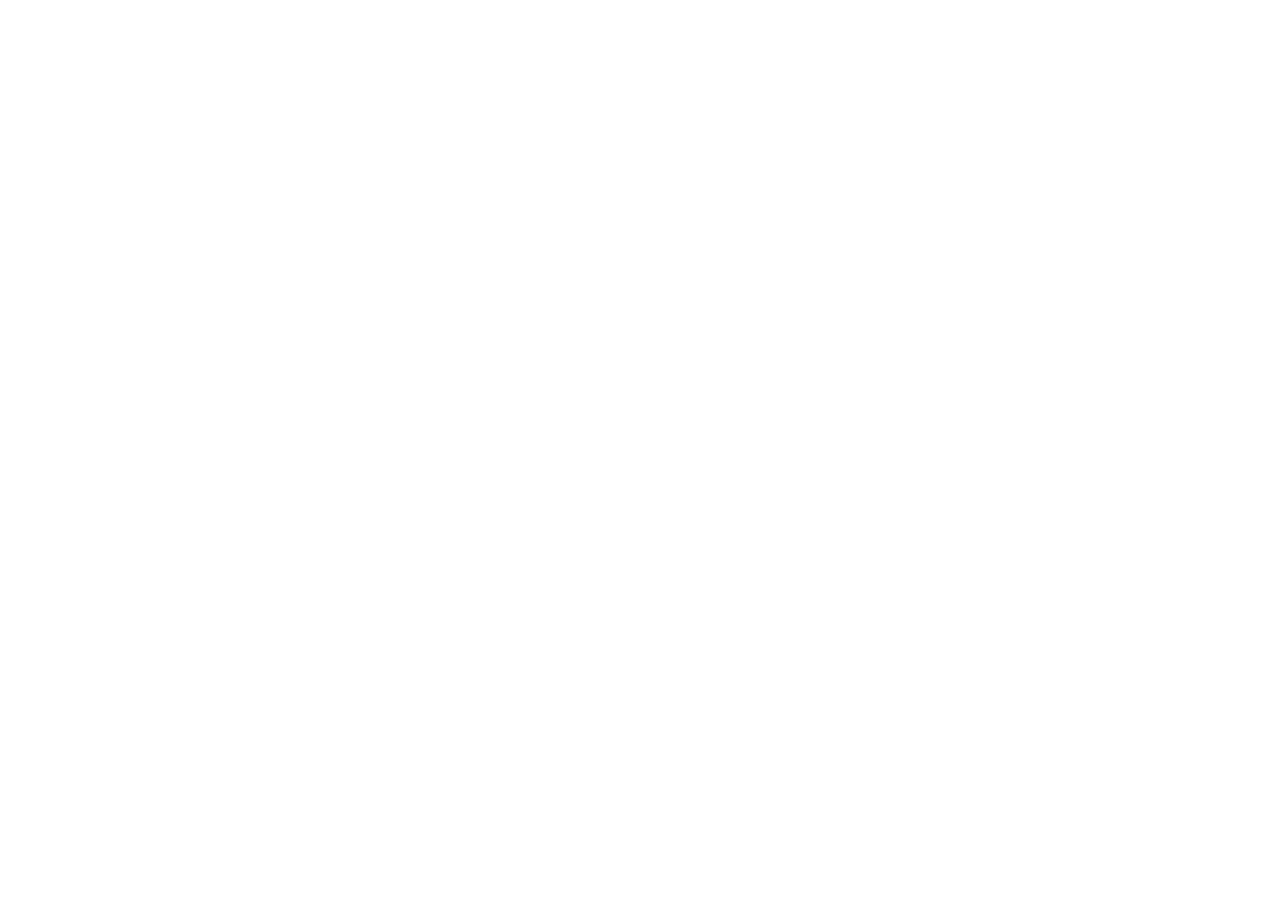
==== index.html @ e59c8cee "feat: iniciar estrutura mobile-first do painel Pérola Leite" ====
<!doctype html>
<html lang="pt-BR">
<head>
  <meta charset="UTF-8" />
  <meta name="viewport" content="width=device-width, initial-scale=1.0, viewport-fit=cover" />
  <meta name="theme-color" content="#faf7f4" />
  <meta name="description" content="Pérola Leite Studio: agenda e gestão financeira. Protótipo local para testes." />
  <title>Pérola Leite Studio | Gestão</title>
  <link rel="preconnect" href="https://fonts.googleapis.com" />
  <link rel="preconnect" href="https://fonts.gstatic.com" crossorigin />
  <link href="https://fonts.googleapis.com/css2?family=DM+Sans:wght@400;500;600;700&family=Manrope:wght@400;500;600;700;800&family=Playfair+Display:wght@400;500;600&family=Great+Vibes&display=swap" rel="stylesheet" />
  <link rel="stylesheet" href="./styles.css" />
</head>
<body>
  <div id="app"></div>
  <div id="modal-root"></div>
  <div id="toast-root" aria-live="polite"></div>
  <script src="./app.js" defer></script>
</body>
</html>
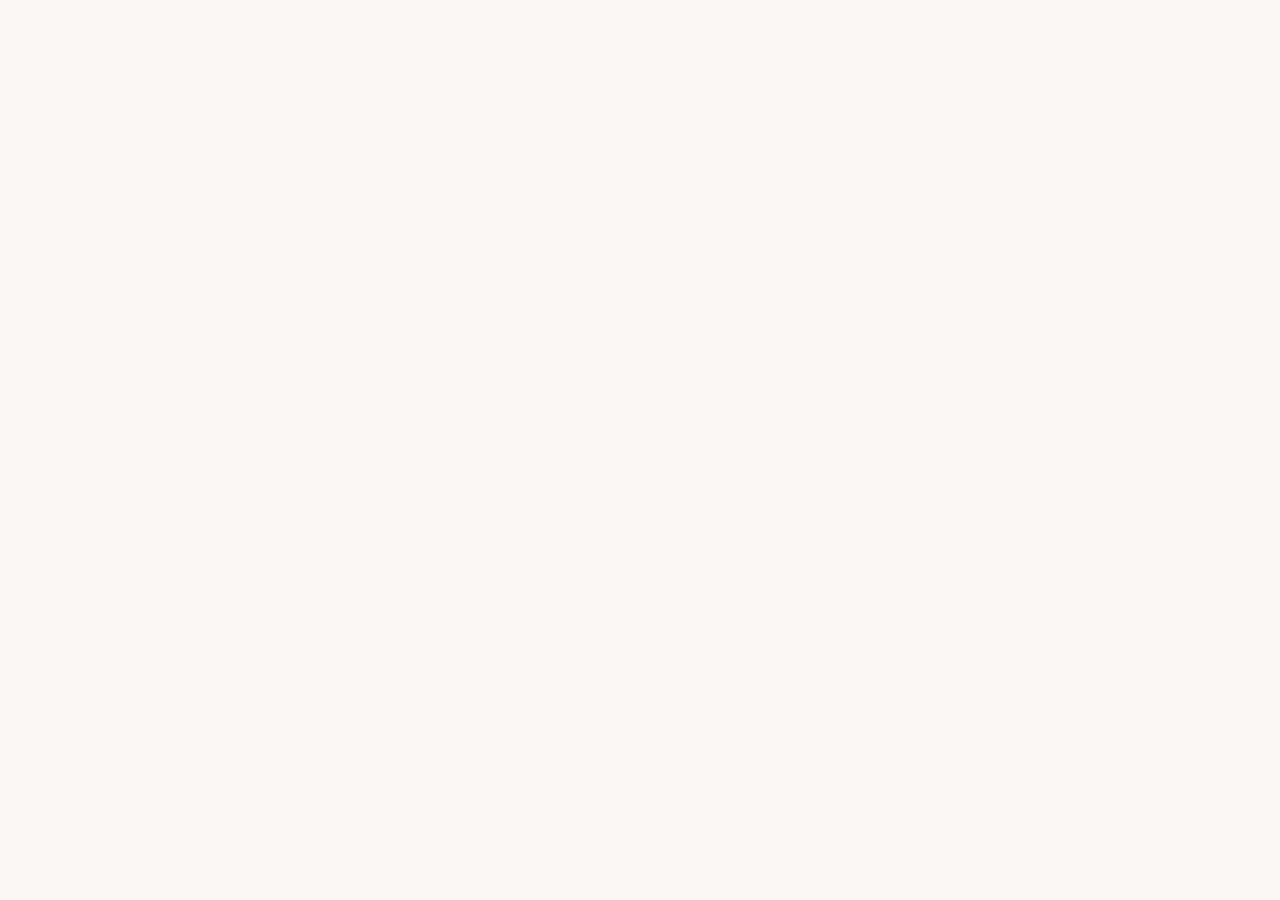
==== commit e60e1045: "fix: carregar dados, interface e formulários na ordem correta" ====
--- a/index.html
+++ b/index.html
@@ -15,6 +15,8 @@
   <div id="app"></div>
   <div id="modal-root"></div>
   <div id="toast-root" aria-live="polite"></div>
+  <script src="./data.js" defer></script>
   <script src="./app.js" defer></script>
+  <script src="./forms.js" defer></script>
 </body>
 </html>
--- a/styles.css
+++ b/styles.css
@@ -0,0 +1 @@
+:root{--bg:#faf7f4;--surface:#fffefa;--white:#fff;--ink:#40332f;--muted:#91827d;--muted2:#b4a49c;--line:#eee5df;--gold:#b18e65;--gold2:#997349;--cream:#f4e7de;--rose:#e8c3bb;--pink:#f6d3d0;--earth:#c99779;--green:#477f71;--red:#b66f70;--shadow:0 18px 55px rgba(97,61,48,.055);--radius:20px}*{box-sizing:border-box}html{scroll-behavior:smooth}body{margin:0;background:var(--bg);color:var(--ink);font-family:'DM Sans',sans-serif;font-size:14px;-webkit-font-smoothing:antialiased}button,input,textarea,select{font:inherit}button{cursor:pointer}button:disabled{opacity:.45;cursor:not-allowed}a{color:inherit}h1,h2,h3,h4,p{margin-top:0}h1,h2,.serif{font-family:'Playfair Display',Georgia,serif;font-weight:500}h1{font-size:clamp(28px,3.1vw,42px);line-height:1.2;letter-spacing:-.03em;margin-bottom:8px}h2{font-size:26px;letter-spacing:-.03em}h3{font-weight:700;font-size:15px;margin-bottom:7px}small,.muted{color:var(--muted)}.shell{display:flex;min-height:100vh}.sidebar{width:253px;background:var(--surface);border-right:1px solid var(--line);position:fixed;inset:0 auto 0 0;padding:25px 16px 20px;display:flex;flex-direction:column;z-index:20}.brand{padding:8px 12px 25px;text-align:center;display:flex;flex-direction:column;align-items:center;gap:2px}.brand-mark{width:49px;height:34px;stroke:var(--gold);fill:none;stroke-width:1.25}.brand-script{font-family:'Great Vibes',cursive;font-size:37px;line-height:1.1;color:var(--gold2);white-space:nowrap}.brand-studio{font-family:'Playfair Display',serif;font-size:14px;letter-spacing:.29em;text-transform:uppercase;color:var(--gold2)}.brand-caption{letter-spacing:.21em;font-size:9px;font-weight:700;color:var(--muted2);margin-top:15px}.nav{margin-top:21px;display:grid;gap:5px}.nav-item{width:100%;display:flex;align-items:center;gap:12px;border:0;background:none;color:#8e817c;padding:13px 14px;border-radius:12px;text-align:left;font-weight:600;transition:.2s}.nav-item:hover{background:#faf4ef;color:var(--ink)}.nav-item.active{background:#f7eee7;color:#957047}.nav-item svg{width:19px;height:19px;stroke-width:1.7}.side-foot{margin-top:auto;border-top:1px solid var(--line);padding:18px 12px 2px;color:var(--muted);font-size:11px;line-height:1.8}.side-foot strong{display:block;color:var(--ink)}.main{margin-left:253px;min-width:0;flex:1}.topbar{height:79px;border-bottom:1px solid var(--line);display:flex;justify-content:space-between;align-items:center;padding:0 clamp(22px,3vw,53px);background:rgba(255,255,255,.6)}.crumb{display:flex;align-items:center;gap:10px;color:var(--muted);font-size:12px}.crumb b{color:var(--ink)}.top-actions{display:flex;gap:12px;align-items:center}.avatar{width:36px;height:36px;display:grid;place-items:center;border-radius:50%;background:var(--cream);color:var(--gold2);font-family:'Playfair Display',serif;font-size:20px}.content{padding:34px clamp(22px,3vw,53px) 65px;max-width:1680px;margin:auto}.page-heading{display:flex;justify-content:space-between;align-items:flex-end;gap:20px;margin-bottom:27px}.eyebrow{font-size:10px;font-weight:700;letter-spacing:.22em;color:var(--gold);text-transform:uppercase;margin-bottom:10px}.subtitle{color:var(--muted);font-size:13px;line-height:1.65;max-width:660px;margin:0}.actions{display:flex;gap:9px;align-items:center;flex-wrap:wrap}.btn{border-radius:11px;padding:12px 17px;border:1px solid var(--line);background:#fff;color:var(--ink);display:inline-flex;align-items:center;gap:9px;justify-content:center;font-weight:700;font-size:12px;min-height:43px;transition:.15s;white-space:nowrap}.btn svg{height:16px;width:16px;stroke-width:1.8}.btn:hover{transform:translateY(-1px);box-shadow:0 5px 18px rgba(78,45,26,.08)}.btn.primary{background:var(--gold);border-color:var(--gold);color:white}.btn.primary:hover{background:var(--gold2)}.btn.soft{background:#f7eee8;border-color:#f1e4d9;color:#94714c}.btn.danger{color:var(--red);border-color:#efd4d4}.btn.sm{padding:7px 11px;min-height:33px;font-size:11px}.btn.icon{width:38px;height:38px;padding:0}.btn.square{width:43px;padding:0}.card{background:var(--surface);border:1px solid var(--line);border-radius:var(--radius);box-shadow:var(--shadow)}.card-pad{padding:25px}.hero{display:grid;grid-template-columns:1.4fr .85fr;gap:25px;align-items:center;background:linear-gradient(115deg,#f8eae4 0%,#fbf3ed 62%,#f3e4d4 100%);padding:36px 39px;position:relative;overflow:hidden;min-height:230px}.hero:before{content:"";width:260px;height:260px;position:absolute;border:1px solid rgba(167,117,79,.18);border-radius:50%;right:-56px;top:-90px}.hero:after{content:"";width:190px;height:190px;position:absolute;border:1px solid rgba(167,117,79,.16);border-radius:50%;right:75px;bottom:-145px}.hero h2{font-size:clamp(25px,3vw,38px);line-height:1.18;max-width:500px;margin:6px 0 13px}.hero p{color:#927870;line-height:1.75;max-width:440px;margin-bottom:21px}.hero-ornament{display:flex;justify-content:center;align-items:center;position:relative;z-index:1}.hero-ornament .brand-script{font-size:clamp(44px,5vw,70px);transform:rotate(-7deg)}.hero-ornament .brand-studio{font-size:13px}.hero .brand-mark{height:50px;width:70px}.stats{display:grid;grid-template-columns:repeat(4,minmax(0,1fr));gap:16px;margin:23px 0}.stat{padding:23px 23px 21px;position:relative;min-width:0}.stat-icon{width:40px;height:40px;display:grid;place-items:center;border-radius:12px;background:#f9eee8;color:var(--gold2);margin-bottom:22px}.stat-icon svg{width:20px;height:20px}.stat-label{font-size:12px;color:var(--muted);font-weight:600;margin-bottom:9px}.stat-value{font-family:'Playfair Display',serif;font-size:clamp(22px,2.4vw,31px);white-space:nowrap;overflow:hidden;text-overflow:ellipsis;letter-spacing:-.03em}.stat-note{color:#ad9b93;font-size:10px;margin-top:7px}.two-col{display:grid;grid-template-columns:minmax(0,1.6fr) minmax(270px,.85fr);gap:18px}.section-title{font-family:'Playfair Display',serif;font-size:21px;margin:0}.section-head{display:flex;align-items:center;justify-content:space-between;gap:12px;margin-bottom:19px}.section-sub{font-size:12px;color:var(--muted);margin:6px 0 0}.mini-list{display:grid;gap:10px}.mini-item{display:flex;gap:13px;align-items:center;padding:13px;background:#fcf9f6;border-radius:12px;border:1px solid #f2ebe6}.time-pill{padding:8px 9px;font-weight:800;border-radius:10px;background:#f4e9df;color:var(--gold2);font-size:12px}.mini-item .grow{flex:1;min-width:0}.mini-item strong{display:block;white-space:nowrap;overflow:hidden;text-overflow:ellipsis}.mini-item small{display:block;font-size:11px;margin-top:3px}.status{display:inline-flex;align-items:center;gap:6px;border-radius:99px;padding:5px 9px;font-size:10px;font-weight:800;white-space:nowrap}.status:before{content:"";width:6px;height:6px;border-radius:50%;background:currentColor}.status.confirmado{background:#e6f3ee;color:#327364}.status.agendado{background:#f7eee2;color:#9f7c49}.status.concluido{background:#e5f1e9;color:#4c8062}.status.cancelado{background:#f9e9e9;color:#a96968}.status.bloqueado{background:#eee9eb;color:#897681}.empty{text-align:center;padding:44px 18px;color:var(--muted)}.empty .empty-icon{margin:0 auto 13px;width:50px;height:50px;background:#f7eee8;color:var(--gold);border-radius:16px;display:grid;place-items:center}.empty .empty-icon svg{width:25px;height:25px}.empty strong{display:block;color:var(--ink);font-size:14px;margin-bottom:6px}.empty p{font-size:12px;line-height:1.6;max-width:270px;margin:0 auto 15px}.pill{padding:7px 12px;background:#f7efe9;border-radius:99px;color:#957555;font-size:11px;font-weight:700}.toolbar{display:flex;align-items:center;justify-content:space-between;gap:15px;flex-wrap:wrap;margin-bottom:18px}.toolbar-left,.toolbar-right{display:flex;align-items:center;gap:8px;flex-wrap:wrap}.date-title{font-family:'Playfair Display',serif;font-size:20px;margin:0 12px;white-space:nowrap}.segmented{display:inline-flex;background:#f5eeea;padding:4px;border-radius:12px;gap:3px}.segmented button{border:0;background:transparent;padding:9px 13px;border-radius:9px;font-size:11px;color:var(--muted);font-weight:700}.segmented button.active{color:var(--gold2);background:white;box-shadow:0 2px 9px rgba(75,42,29,.07)}.agenda-card{overflow:hidden}.agenda-days{display:grid;grid-template-columns:repeat(7,minmax(0,1fr));border-bottom:1px solid var(--line)}.day-col{border:0;border-right:1px solid var(--line);background:#fff;text-align:center;padding:16px 5px;cursor:pointer;min-width:0}.day-col:last-child{border-right:0}.day-col:hover{background:#faf2ec}.day-col.selected{background:#f7eae1}.day-name{font-size:10px;letter-spacing:.15em;text-transform:uppercase;color:var(--muted)}.day-number{font-family:'Playfair Display',serif;font-size:23px;margin-top:5px}.day-col.selected .day-number{color:var(--gold2)}.week-columns{display:grid;grid-template-columns:repeat(7,minmax(0,1fr));min-height:370px}.week-column{padding:11px 8px;border-right:1px solid var(--line);min-width:0}.week-column:last-child{border:0}.booking{display:block;width:100%;text-align:left;border:1px solid #e8d9ce;background:#f7ede7;border-left:4px solid var(--gold);padding:10px 9px;margin-bottom:9px;border-radius:9px;transition:.15s}.booking:hover{transform:translateY(-2px);box-shadow:0 5px 12px #0000000c}.booking small{font-size:10px;color:var(--muted)}.booking strong{display:block;font-size:11px;margin:4px 0 5px;line-height:1.35;word-break:break-word}.booking .book-service{font-size:10px;line-height:1.35;color:#907e74}.booking.done{border-left-color:var(--green);background:#eef6f1}.booking.cancel{border-left-color:var(--red);opacity:.55;background:#f9eeee}.booking.block{border-left-color:#aaa;background:#f1eff1}.single-day{padding:20px;display:grid;gap:9px;max-width:1000px;margin:0 auto}.day-booking{display:flex;align-items:center;gap:15px;padding:17px;text-align:left;width:100%;border:1px solid var(--line);border-radius:14px;background:#fff}.day-booking:hover{border-color:var(--gold)}.day-booking .at{min-width:60px;font-weight:800;color:var(--gold2)}.day-booking .grow{flex:1}.day-booking .grow strong{display:block}.day-booking .grow small{display:block;margin-top:4px}.list-table{width:100%;border-collapse:collapse;text-align:left}.list-table th{color:#aa8d69;text-transform:uppercase;letter-spacing:.14em;font-size:9px;background:#fdf9f6;font-weight:800}.list-table th,.list-table td{padding:17px 17px;border-bottom:1px solid var(--line)}.list-table tbody tr:hover{background:#fffaf6}.list-table td{font-size:12px}.list-table td strong{font-size:12px}.list-table .money{font-weight:800;white-space:nowrap;color:#54876b}.table-scroller{overflow-x:auto}.table-scroller .list-table{min-width:700px}.search{position:relative;min-width:220px}.search input{padding-left:37px}.search svg{position:absolute;top:12px;left:12px;width:16px;height:16px;color:var(--muted)}input,select,textarea{color:var(--ink)}.field input,.field select,.field textarea,.search input,.input{width:100%;padding:12px 13px;min-height:43px;border:1px solid #e8ddd6;border-radius:10px;background:#fff;outline:none;transition:.15s;font-size:13px}.field input:focus,.field select:focus,.field textarea:focus,.search input:focus{border-color:var(--gold);box-shadow:0 0 0 3px #b18e6522}.field textarea{min-height:75px;resize:vertical}.field label{font-size:11px;font-weight:800;display:block;margin-bottom:7px;color:#7c6a64}.field small{font-size:10px;display:block;margin-top:5px}.field-grid{display:grid;grid-template-columns:repeat(2,minmax(0,1fr));gap:15px}.field.full{grid-column:1/-1}.form-stack{display:grid;gap:16px}.catalog-grid{display:grid;grid-template-columns:repeat(3,minmax(0,1fr));gap:17px}.catalog-card{padding:15px}.catalog-card .catalog-img{border-radius:13px;height:148px;background:linear-gradient(135deg,#f8ece6,#eed5c8);overflow:hidden;display:grid;place-items:center;color:#caa689;margin-bottom:15px}.catalog-card .catalog-img img{width:100%;height:100%;object-fit:cover}.catalog-card .catalog-img svg{width:37px;height:37px;stroke-width:1}.catalog-card h3{font-size:15px;margin:0 0 6px}.catalog-card p{font-size:11px;line-height:1.5;margin:0 0 13px;color:var(--muted);height:32px;overflow:hidden}.catalog-card .price{color:var(--gold2);font-weight:800;font-size:15px}.catalog-card .meta{font-size:11px;color:var(--muted);margin-top:3px}.catalog-card .footer{display:flex;justify-content:space-between;align-items:center;margin-top:16px;padding-top:13px;border-top:1px solid var(--line)}.tab-row{display:flex;gap:9px;align-items:center;flex-wrap:wrap;margin-bottom:18px}.tab{border:1px solid var(--line);background:#fff;color:var(--muted);border-radius:99px;padding:10px 15px;font-weight:700;font-size:12px}.tab.active{background:#f4e7df;color:var(--gold2);border-color:#e9d5c6}.finance-summary{display:grid;grid-template-columns:repeat(3,minmax(0,1fr));gap:16px;margin:17px 0 21px}.finance-summary .stat{padding:19px}.fin-label{font-weight:700;font-size:11px;color:var(--muted);margin-bottom:8px}.fin-total{font-family:'Playfair Display',serif;font-size:28px}.fin-total.positive{color:var(--green)}.fin-total.negative{color:var(--red)}.filters{display:flex;gap:10px;flex-wrap:wrap;align-items:center}.filters input,.filters select{max-width:190px}.report-cover{background:linear-gradient(125deg,#f7e9de,#fdfbf7);padding:34px;border-radius:18px;border:1px solid #eddfd3;display:flex;justify-content:space-between;gap:20px}.report-cover .seal{color:var(--gold2);font-family:'Great Vibes',cursive;font-size:45px;align-self:center}.report-cover h2{font-size:29px;margin:9px 0}.report-cover p{max-width:500px;font-size:12px;color:var(--muted);line-height:1.8}.report-checks{display:grid;gap:12px;margin:22px 0}.checkline{display:flex;gap:11px;align-items:flex-start;padding:15px;border:1px solid var(--line);border-radius:12px;background:white}.checkline svg{color:var(--green);width:18px;height:18px}.checkline strong{display:block;font-size:13px}.checkline small{display:block;margin-top:4px;line-height:1.5}.notice{border-radius:13px;background:#fff8ec;border:1px solid #f2e1c6;padding:14px 17px;color:#9a7442;line-height:1.6;font-size:12px}.notice strong{display:block;margin-bottom:3px}.block-list{display:grid;gap:10px}.block-item{padding:13px 15px;border:1px solid var(--line);border-radius:12px;display:flex;align-items:center;justify-content:space-between;gap:9px}.modal-wrap{position:fixed;inset:0;background:rgba(50,35,32,.45);backdrop-filter:blur(3px);z-index:90;display:flex;align-items:center;justify-content:center;padding:18px}.modal{width:min(610px,100%);max-height:min(90vh,920px);overflow:auto;background:var(--surface);border-radius:20px;box-shadow:0 35px 100px #26120c44}.modal-head{display:flex;justify-content:space-between;align-items:flex-start;gap:12px;padding:24px 27px 18px;border-bottom:1px solid var(--line)}.modal-head h2{font-size:25px;margin:4px 0 0}.modal-body{padding:23px 27px}.modal-actions{display:flex;gap:9px;justify-content:flex-end;padding:18px 27px 22px;border-top:1px solid var(--line);flex-wrap:wrap}.modal .section-head{margin-top:8px}.toggle{display:flex;gap:10px;align-items:center;cursor:pointer;font-size:12px}.toggle input{accent-color:var(--gold)}.addons-picker{display:grid;gap:8px;max-height:230px;overflow:auto}.addon-row{border:1px solid var(--line);padding:11px 12px;border-radius:12px;background:#fff;display:flex;align-items:center;gap:10px}.addon-row input[type=checkbox]{accent-color:var(--gold)}.addon-row .grow{flex:1}.addon-row strong{font-size:12px;display:block}.addon-row small{font-size:10px;display:block}.addon-row input[type=number]{width:61px;min-height:34px;text-align:center;border:1px solid var(--line);border-radius:8px;padding:5px}.cost-preview{background:#f7ede6;border-radius:12px;padding:16px;display:flex;justify-content:space-between;align-items:center}.cost-preview strong{font-family:'Playfair Display',serif;font-size:25px;color:var(--gold2)}.image-uploader{display:flex;align-items:center;gap:13px;border:1px dashed #d8c6b6;padding:13px;border-radius:12px}.image-uploader .thumb{height:75px;width:86px;border-radius:9px;background:#f5e9e0;display:grid;place-items:center;overflow:hidden;flex:none}.image-uploader .thumb img{width:100%;height:100%;object-fit:cover}.image-uploader p{font-size:11px;margin:0 0 8px;color:var(--muted)}.image-uploader input{max-width:100%;font-size:11px}.payment-row{display:grid;grid-template-columns:1fr 1fr auto;align-items:end;gap:9px;margin-top:9px}.payment-row button{margin-bottom:1px}.payment-amount{font-weight:700}.hint{font-size:11px;line-height:1.6;color:var(--muted)}.form-divider{border:0;border-top:1px solid var(--line);margin:19px 0}.toast{position:fixed;bottom:27px;right:27px;z-index:200;padding:13px 19px;border-radius:13px;color:white;background:#665149;box-shadow:0 10px 38px #29170f40;font-weight:700;max-width:350px;font-size:12px}.toast.error{background:#a85b59}.mobile-top,.mobile-tabs,.mobile-fab{display:none}.desktop-only{display:initial}.visually-hidden{position:absolute;overflow:hidden;width:1px;height:1px;clip:rect(0,0,0,0)}@media(max-width:1200px){.sidebar{width:215px}.main{margin-left:215px}.catalog-grid{grid-template-columns:repeat(2,minmax(0,1fr))}.stats{gap:10px}.stat{padding:18px}.two-col{grid-template-columns:1fr}}@media(max-width:820px){.sidebar{display:none}.main{margin:0}.topbar{display:none}.mobile-top{display:flex;align-items:center;justify-content:space-between;padding:16px 17px 12px;position:sticky;top:0;z-index:30;background:rgba(250,247,244,.96);backdrop-filter:blur(12px);border-bottom:1px solid var(--line)}.mobile-top .brand{padding:0;align-items:flex-start}.mobile-top .brand-script{font-size:29px}.mobile-top .brand-studio{font-size:9px;letter-spacing:.3em}.mobile-top .brand-mark{display:none}.mobile-top .brand-caption{display:none}.content{padding:24px 15px 120px}.page-heading{align-items:flex-start;margin-bottom:19px;gap:12px}.page-heading h1{font-size:29px}.page-heading .actions{display:none}.eyebrow{font-size:9px}.subtitle{font-size:12px}.mobile-tabs{display:flex;position:fixed;bottom:0;left:0;right:0;z-index:40;background:#fffcf9;border-top:1px solid var(--line);padding:9px 6px calc(9px + env(safe-area-inset-bottom));justify-content:space-around;box-shadow:0 -5px 25px #82634b10}.mobile-tab{flex:1;display:flex;align-items:center;gap:5px;flex-direction:column;border:0;background:transparent;color:#a59691;font-size:9px;font-weight:800;padding:4px 0}.mobile-tab.active{color:var(--gold2)}.mobile-tab svg{width:20px;height:20px;stroke-width:1.7}.mobile-fab{position:fixed;z-index:45;right:16px;bottom:calc(78px + env(safe-area-inset-bottom));height:53px;width:53px;border-radius:50%;background:var(--gold);color:#fff;border:0;box-shadow:0 8px 22px #98704955;display:grid;place-items:center}.mobile-fab svg{width:24px;height:24px}.stats{grid-template-columns:repeat(2,minmax(0,1fr));gap:10px;margin:15px 0}.stat{padding:16px}.stat-icon{margin-bottom:12px;width:33px;height:33px}.stat-icon svg{width:17px;height:17px}.stat-value{font-size:24px}.hero{grid-template-columns:1fr;min-height:unset;padding:26px 25px}.hero h2{font-size:29px}.hero p{font-size:12px}.hero-ornament{display:none}.catalog-grid{grid-template-columns:repeat(2,minmax(0,1fr));gap:10px}.catalog-card{padding:10px}.catalog-card .catalog-img{height:110px}.catalog-card h3{font-size:13px;min-height:35px}.catalog-card .footer{align-items:flex-start;gap:8px}.catalog-card .meta{font-size:10px}.catalog-card .price{font-size:13px}.finance-summary{grid-template-columns:1fr 1fr;gap:10px}.finance-summary .stat:last-child{grid-column:1/-1}.toolbar{align-items:stretch}.date-title{font-size:17px;margin:0 3px}.week-columns{grid-template-columns:repeat(7,minmax(125px,1fr));overflow-x:auto}.agenda-card{overflow:auto}.agenda-days{grid-template-columns:repeat(7,minmax(125px,1fr));width:max(100%,875px)}.week-columns{width:max(100%,875px)}.day-booking{padding:13px}.report-cover{padding:25px}.report-cover .seal{display:none}.card-pad{padding:18px}.modal-wrap{padding:0;align-items:end}.modal{width:100%;border-radius:23px 23px 0 0;max-height:94dvh;padding-bottom:env(safe-area-inset-bottom)}.modal-head,.modal-body,.modal-actions{padding-left:19px;padding-right:19px}.mobile-only{display:initial}.desktop-only{display:none}.toast{bottom:calc(94px + env(safe-area-inset-bottom));left:15px;right:15px;text-align:center}.filters{gap:7px}.filters input,.filters select{flex:1;max-width:none;min-width:120px}.report-cover h2{font-size:26px}}@media(max-width:420px){.field-grid{grid-template-columns:1fr}.finance-summary{grid-template-columns:1fr 1fr}.section-title{font-size:19px}.field.full{grid-column:auto}.payment-row{grid-template-columns:1fr 1fr auto}.btn{padding:10px 12px}.catalog-card .footer{flex-wrap:wrap}.catalog-card .footer .btn{width:100%}}
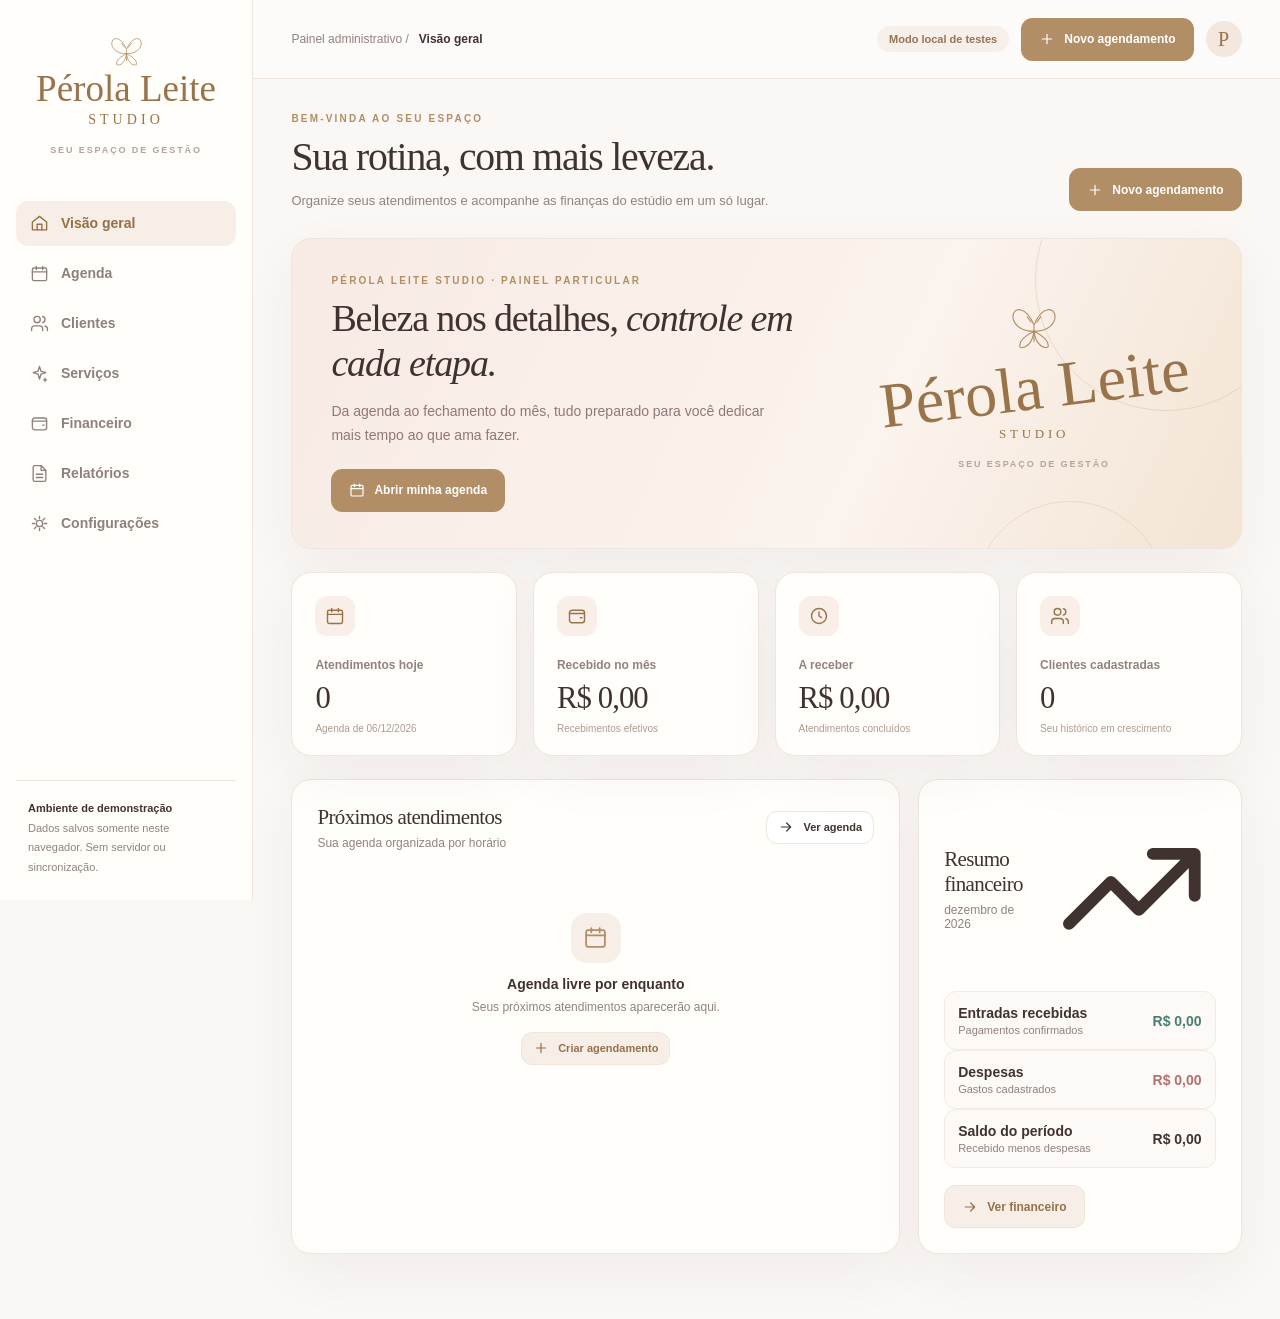
==== commit e844534d: "feat: carregar calendário próprio e portal de seleção" ====
--- a/index.html
+++ b/index.html
@@ -14,8 +14,10 @@
 <body>
   <div id="app"></div>
   <div id="modal-root"></div>
+  <div id="calendar-root"></div>
   <div id="toast-root" aria-live="polite"></div>
   <script src="./data.js" defer></script>
+  <script src="./calendar-ui.js" defer></script>
   <script src="./app.js" defer></script>
   <script src="./forms.js" defer></script>
 </body>
--- a/styles.css
+++ b/styles.css
@@ -1 +1,21 @@
-:root{--bg:#faf7f4;--surface:#fffefa;--white:#fff;--ink:#40332f;--muted:#91827d;--muted2:#b4a49c;--line:#eee5df;--gold:#b18e65;--gold2:#997349;--cream:#f4e7de;--rose:#e8c3bb;--pink:#f6d3d0;--earth:#c99779;--green:#477f71;--red:#b66f70;--shadow:0 18px 55px rgba(97,61,48,.055);--radius:20px}*{box-sizing:border-box}html{scroll-behavior:smooth}body{margin:0;background:var(--bg);color:var(--ink);font-family:'DM Sans',sans-serif;font-size:14px;-webkit-font-smoothing:antialiased}button,input,textarea,select{font:inherit}button{cursor:pointer}button:disabled{opacity:.45;cursor:not-allowed}a{color:inherit}h1,h2,h3,h4,p{margin-top:0}h1,h2,.serif{font-family:'Playfair Display',Georgia,serif;font-weight:500}h1{font-size:clamp(28px,3.1vw,42px);line-height:1.2;letter-spacing:-.03em;margin-bottom:8px}h2{font-size:26px;letter-spacing:-.03em}h3{font-weight:700;font-size:15px;margin-bottom:7px}small,.muted{color:var(--muted)}.shell{display:flex;min-height:100vh}.sidebar{width:253px;background:var(--surface);border-right:1px solid var(--line);position:fixed;inset:0 auto 0 0;padding:25px 16px 20px;display:flex;flex-direction:column;z-index:20}.brand{padding:8px 12px 25px;text-align:center;display:flex;flex-direction:column;align-items:center;gap:2px}.brand-mark{width:49px;height:34px;stroke:var(--gold);fill:none;stroke-width:1.25}.brand-script{font-family:'Great Vibes',cursive;font-size:37px;line-height:1.1;color:var(--gold2);white-space:nowrap}.brand-studio{font-family:'Playfair Display',serif;font-size:14px;letter-spacing:.29em;text-transform:uppercase;color:var(--gold2)}.brand-caption{letter-spacing:.21em;font-size:9px;font-weight:700;color:var(--muted2);margin-top:15px}.nav{margin-top:21px;display:grid;gap:5px}.nav-item{width:100%;display:flex;align-items:center;gap:12px;border:0;background:none;color:#8e817c;padding:13px 14px;border-radius:12px;text-align:left;font-weight:600;transition:.2s}.nav-item:hover{background:#faf4ef;color:var(--ink)}.nav-item.active{background:#f7eee7;color:#957047}.nav-item svg{width:19px;height:19px;stroke-width:1.7}.side-foot{margin-top:auto;border-top:1px solid var(--line);padding:18px 12px 2px;color:var(--muted);font-size:11px;line-height:1.8}.side-foot strong{display:block;color:var(--ink)}.main{margin-left:253px;min-width:0;flex:1}.topbar{height:79px;border-bottom:1px solid var(--line);display:flex;justify-content:space-between;align-items:center;padding:0 clamp(22px,3vw,53px);background:rgba(255,255,255,.6)}.crumb{display:flex;align-items:center;gap:10px;color:var(--muted);font-size:12px}.crumb b{color:var(--ink)}.top-actions{display:flex;gap:12px;align-items:center}.avatar{width:36px;height:36px;display:grid;place-items:center;border-radius:50%;background:var(--cream);color:var(--gold2);font-family:'Playfair Display',serif;font-size:20px}.content{padding:34px clamp(22px,3vw,53px) 65px;max-width:1680px;margin:auto}.page-heading{display:flex;justify-content:space-between;align-items:flex-end;gap:20px;margin-bottom:27px}.eyebrow{font-size:10px;font-weight:700;letter-spacing:.22em;color:var(--gold);text-transform:uppercase;margin-bottom:10px}.subtitle{color:var(--muted);font-size:13px;line-height:1.65;max-width:660px;margin:0}.actions{display:flex;gap:9px;align-items:center;flex-wrap:wrap}.btn{border-radius:11px;padding:12px 17px;border:1px solid var(--line);background:#fff;color:var(--ink);display:inline-flex;align-items:center;gap:9px;justify-content:center;font-weight:700;font-size:12px;min-height:43px;transition:.15s;white-space:nowrap}.btn svg{height:16px;width:16px;stroke-width:1.8}.btn:hover{transform:translateY(-1px);box-shadow:0 5px 18px rgba(78,45,26,.08)}.btn.primary{background:var(--gold);border-color:var(--gold);color:white}.btn.primary:hover{background:var(--gold2)}.btn.soft{background:#f7eee8;border-color:#f1e4d9;color:#94714c}.btn.danger{color:var(--red);border-color:#efd4d4}.btn.sm{padding:7px 11px;min-height:33px;font-size:11px}.btn.icon{width:38px;height:38px;padding:0}.btn.square{width:43px;padding:0}.card{background:var(--surface);border:1px solid var(--line);border-radius:var(--radius);box-shadow:var(--shadow)}.card-pad{padding:25px}.hero{display:grid;grid-template-columns:1.4fr .85fr;gap:25px;align-items:center;background:linear-gradient(115deg,#f8eae4 0%,#fbf3ed 62%,#f3e4d4 100%);padding:36px 39px;position:relative;overflow:hidden;min-height:230px}.hero:before{content:"";width:260px;height:260px;position:absolute;border:1px solid rgba(167,117,79,.18);border-radius:50%;right:-56px;top:-90px}.hero:after{content:"";width:190px;height:190px;position:absolute;border:1px solid rgba(167,117,79,.16);border-radius:50%;right:75px;bottom:-145px}.hero h2{font-size:clamp(25px,3vw,38px);line-height:1.18;max-width:500px;margin:6px 0 13px}.hero p{color:#927870;line-height:1.75;max-width:440px;margin-bottom:21px}.hero-ornament{display:flex;justify-content:center;align-items:center;position:relative;z-index:1}.hero-ornament .brand-script{font-size:clamp(44px,5vw,70px);transform:rotate(-7deg)}.hero-ornament .brand-studio{font-size:13px}.hero .brand-mark{height:50px;width:70px}.stats{display:grid;grid-template-columns:repeat(4,minmax(0,1fr));gap:16px;margin:23px 0}.stat{padding:23px 23px 21px;position:relative;min-width:0}.stat-icon{width:40px;height:40px;display:grid;place-items:center;border-radius:12px;background:#f9eee8;color:var(--gold2);margin-bottom:22px}.stat-icon svg{width:20px;height:20px}.stat-label{font-size:12px;color:var(--muted);font-weight:600;margin-bottom:9px}.stat-value{font-family:'Playfair Display',serif;font-size:clamp(22px,2.4vw,31px);white-space:nowrap;overflow:hidden;text-overflow:ellipsis;letter-spacing:-.03em}.stat-note{color:#ad9b93;font-size:10px;margin-top:7px}.two-col{display:grid;grid-template-columns:minmax(0,1.6fr) minmax(270px,.85fr);gap:18px}.section-title{font-family:'Playfair Display',serif;font-size:21px;margin:0}.section-head{display:flex;align-items:center;justify-content:space-between;gap:12px;margin-bottom:19px}.section-sub{font-size:12px;color:var(--muted);margin:6px 0 0}.mini-list{display:grid;gap:10px}.mini-item{display:flex;gap:13px;align-items:center;padding:13px;background:#fcf9f6;border-radius:12px;border:1px solid #f2ebe6}.time-pill{padding:8px 9px;font-weight:800;border-radius:10px;background:#f4e9df;color:var(--gold2);font-size:12px}.mini-item .grow{flex:1;min-width:0}.mini-item strong{display:block;white-space:nowrap;overflow:hidden;text-overflow:ellipsis}.mini-item small{display:block;font-size:11px;margin-top:3px}.status{display:inline-flex;align-items:center;gap:6px;border-radius:99px;padding:5px 9px;font-size:10px;font-weight:800;white-space:nowrap}.status:before{content:"";width:6px;height:6px;border-radius:50%;background:currentColor}.status.confirmado{background:#e6f3ee;color:#327364}.status.agendado{background:#f7eee2;color:#9f7c49}.status.concluido{background:#e5f1e9;color:#4c8062}.status.cancelado{background:#f9e9e9;color:#a96968}.status.bloqueado{background:#eee9eb;color:#897681}.empty{text-align:center;padding:44px 18px;color:var(--muted)}.empty .empty-icon{margin:0 auto 13px;width:50px;height:50px;background:#f7eee8;color:var(--gold);border-radius:16px;display:grid;place-items:center}.empty .empty-icon svg{width:25px;height:25px}.empty strong{display:block;color:var(--ink);font-size:14px;margin-bottom:6px}.empty p{font-size:12px;line-height:1.6;max-width:270px;margin:0 auto 15px}.pill{padding:7px 12px;background:#f7efe9;border-radius:99px;color:#957555;font-size:11px;font-weight:700}.toolbar{display:flex;align-items:center;justify-content:space-between;gap:15px;flex-wrap:wrap;margin-bottom:18px}.toolbar-left,.toolbar-right{display:flex;align-items:center;gap:8px;flex-wrap:wrap}.date-title{font-family:'Playfair Display',serif;font-size:20px;margin:0 12px;white-space:nowrap}.segmented{display:inline-flex;background:#f5eeea;padding:4px;border-radius:12px;gap:3px}.segmented button{border:0;background:transparent;padding:9px 13px;border-radius:9px;font-size:11px;color:var(--muted);font-weight:700}.segmented button.active{color:var(--gold2);background:white;box-shadow:0 2px 9px rgba(75,42,29,.07)}.agenda-card{overflow:hidden}.agenda-days{display:grid;grid-template-columns:repeat(7,minmax(0,1fr));border-bottom:1px solid var(--line)}.day-col{border:0;border-right:1px solid var(--line);background:#fff;text-align:center;padding:16px 5px;cursor:pointer;min-width:0}.day-col:last-child{border-right:0}.day-col:hover{background:#faf2ec}.day-col.selected{background:#f7eae1}.day-name{font-size:10px;letter-spacing:.15em;text-transform:uppercase;color:var(--muted)}.day-number{font-family:'Playfair Display',serif;font-size:23px;margin-top:5px}.day-col.selected .day-number{color:var(--gold2)}.week-columns{display:grid;grid-template-columns:repeat(7,minmax(0,1fr));min-height:370px}.week-column{padding:11px 8px;border-right:1px solid var(--line);min-width:0}.week-column:last-child{border:0}.booking{display:block;width:100%;text-align:left;border:1px solid #e8d9ce;background:#f7ede7;border-left:4px solid var(--gold);padding:10px 9px;margin-bottom:9px;border-radius:9px;transition:.15s}.booking:hover{transform:translateY(-2px);box-shadow:0 5px 12px #0000000c}.booking small{font-size:10px;color:var(--muted)}.booking strong{display:block;font-size:11px;margin:4px 0 5px;line-height:1.35;word-break:break-word}.booking .book-service{font-size:10px;line-height:1.35;color:#907e74}.booking.done{border-left-color:var(--green);background:#eef6f1}.booking.cancel{border-left-color:var(--red);opacity:.55;background:#f9eeee}.booking.block{border-left-color:#aaa;background:#f1eff1}.single-day{padding:20px;display:grid;gap:9px;max-width:1000px;margin:0 auto}.day-booking{display:flex;align-items:center;gap:15px;padding:17px;text-align:left;width:100%;border:1px solid var(--line);border-radius:14px;background:#fff}.day-booking:hover{border-color:var(--gold)}.day-booking .at{min-width:60px;font-weight:800;color:var(--gold2)}.day-booking .grow{flex:1}.day-booking .grow strong{display:block}.day-booking .grow small{display:block;margin-top:4px}.list-table{width:100%;border-collapse:collapse;text-align:left}.list-table th{color:#aa8d69;text-transform:uppercase;letter-spacing:.14em;font-size:9px;background:#fdf9f6;font-weight:800}.list-table th,.list-table td{padding:17px 17px;border-bottom:1px solid var(--line)}.list-table tbody tr:hover{background:#fffaf6}.list-table td{font-size:12px}.list-table td strong{font-size:12px}.list-table .money{font-weight:800;white-space:nowrap;color:#54876b}.table-scroller{overflow-x:auto}.table-scroller .list-table{min-width:700px}.search{position:relative;min-width:220px}.search input{padding-left:37px}.search svg{position:absolute;top:12px;left:12px;width:16px;height:16px;color:var(--muted)}input,select,textarea{color:var(--ink)}.field input,.field select,.field textarea,.search input,.input{width:100%;padding:12px 13px;min-height:43px;border:1px solid #e8ddd6;border-radius:10px;background:#fff;outline:none;transition:.15s;font-size:13px}.field input:focus,.field select:focus,.field textarea:focus,.search input:focus{border-color:var(--gold);box-shadow:0 0 0 3px #b18e6522}.field textarea{min-height:75px;resize:vertical}.field label{font-size:11px;font-weight:800;display:block;margin-bottom:7px;color:#7c6a64}.field small{font-size:10px;display:block;margin-top:5px}.field-grid{display:grid;grid-template-columns:repeat(2,minmax(0,1fr));gap:15px}.field.full{grid-column:1/-1}.form-stack{display:grid;gap:16px}.catalog-grid{display:grid;grid-template-columns:repeat(3,minmax(0,1fr));gap:17px}.catalog-card{padding:15px}.catalog-card .catalog-img{border-radius:13px;height:148px;background:linear-gradient(135deg,#f8ece6,#eed5c8);overflow:hidden;display:grid;place-items:center;color:#caa689;margin-bottom:15px}.catalog-card .catalog-img img{width:100%;height:100%;object-fit:cover}.catalog-card .catalog-img svg{width:37px;height:37px;stroke-width:1}.catalog-card h3{font-size:15px;margin:0 0 6px}.catalog-card p{font-size:11px;line-height:1.5;margin:0 0 13px;color:var(--muted);height:32px;overflow:hidden}.catalog-card .price{color:var(--gold2);font-weight:800;font-size:15px}.catalog-card .meta{font-size:11px;color:var(--muted);margin-top:3px}.catalog-card .footer{display:flex;justify-content:space-between;align-items:center;margin-top:16px;padding-top:13px;border-top:1px solid var(--line)}.tab-row{display:flex;gap:9px;align-items:center;flex-wrap:wrap;margin-bottom:18px}.tab{border:1px solid var(--line);background:#fff;color:var(--muted);border-radius:99px;padding:10px 15px;font-weight:700;font-size:12px}.tab.active{background:#f4e7df;color:var(--gold2);border-color:#e9d5c6}.finance-summary{display:grid;grid-template-columns:repeat(3,minmax(0,1fr));gap:16px;margin:17px 0 21px}.finance-summary .stat{padding:19px}.fin-label{font-weight:700;font-size:11px;color:var(--muted);margin-bottom:8px}.fin-total{font-family:'Playfair Display',serif;font-size:28px}.fin-total.positive{color:var(--green)}.fin-total.negative{color:var(--red)}.filters{display:flex;gap:10px;flex-wrap:wrap;align-items:center}.filters input,.filters select{max-width:190px}.report-cover{background:linear-gradient(125deg,#f7e9de,#fdfbf7);padding:34px;border-radius:18px;border:1px solid #eddfd3;display:flex;justify-content:space-between;gap:20px}.report-cover .seal{color:var(--gold2);font-family:'Great Vibes',cursive;font-size:45px;align-self:center}.report-cover h2{font-size:29px;margin:9px 0}.report-cover p{max-width:500px;font-size:12px;color:var(--muted);line-height:1.8}.report-checks{display:grid;gap:12px;margin:22px 0}.checkline{display:flex;gap:11px;align-items:flex-start;padding:15px;border:1px solid var(--line);border-radius:12px;background:white}.checkline svg{color:var(--green);width:18px;height:18px}.checkline strong{display:block;font-size:13px}.checkline small{display:block;margin-top:4px;line-height:1.5}.notice{border-radius:13px;background:#fff8ec;border:1px solid #f2e1c6;padding:14px 17px;color:#9a7442;line-height:1.6;font-size:12px}.notice strong{display:block;margin-bottom:3px}.block-list{display:grid;gap:10px}.block-item{padding:13px 15px;border:1px solid var(--line);border-radius:12px;display:flex;align-items:center;justify-content:space-between;gap:9px}.modal-wrap{position:fixed;inset:0;background:rgba(50,35,32,.45);backdrop-filter:blur(3px);z-index:90;display:flex;align-items:center;justify-content:center;padding:18px}.modal{width:min(610px,100%);max-height:min(90vh,920px);overflow:auto;background:var(--surface);border-radius:20px;box-shadow:0 35px 100px #26120c44}.modal-head{display:flex;justify-content:space-between;align-items:flex-start;gap:12px;padding:24px 27px 18px;border-bottom:1px solid var(--line)}.modal-head h2{font-size:25px;margin:4px 0 0}.modal-body{padding:23px 27px}.modal-actions{display:flex;gap:9px;justify-content:flex-end;padding:18px 27px 22px;border-top:1px solid var(--line);flex-wrap:wrap}.modal .section-head{margin-top:8px}.toggle{display:flex;gap:10px;align-items:center;cursor:pointer;font-size:12px}.toggle input{accent-color:var(--gold)}.addons-picker{display:grid;gap:8px;max-height:230px;overflow:auto}.addon-row{border:1px solid var(--line);padding:11px 12px;border-radius:12px;background:#fff;display:flex;align-items:center;gap:10px}.addon-row input[type=checkbox]{accent-color:var(--gold)}.addon-row .grow{flex:1}.addon-row strong{font-size:12px;display:block}.addon-row small{font-size:10px;display:block}.addon-row input[type=number]{width:61px;min-height:34px;text-align:center;border:1px solid var(--line);border-radius:8px;padding:5px}.cost-preview{background:#f7ede6;border-radius:12px;padding:16px;display:flex;justify-content:space-between;align-items:center}.cost-preview strong{font-family:'Playfair Display',serif;font-size:25px;color:var(--gold2)}.image-uploader{display:flex;align-items:center;gap:13px;border:1px dashed #d8c6b6;padding:13px;border-radius:12px}.image-uploader .thumb{height:75px;width:86px;border-radius:9px;background:#f5e9e0;display:grid;place-items:center;overflow:hidden;flex:none}.image-uploader .thumb img{width:100%;height:100%;object-fit:cover}.image-uploader p{font-size:11px;margin:0 0 8px;color:var(--muted)}.image-uploader input{max-width:100%;font-size:11px}.payment-row{display:grid;grid-template-columns:1fr 1fr auto;align-items:end;gap:9px;margin-top:9px}.payment-row button{margin-bottom:1px}.payment-amount{font-weight:700}.hint{font-size:11px;line-height:1.6;color:var(--muted)}.form-divider{border:0;border-top:1px solid var(--line);margin:19px 0}.toast{position:fixed;bottom:27px;right:27px;z-index:200;padding:13px 19px;border-radius:13px;color:white;background:#665149;box-shadow:0 10px 38px #29170f40;font-weight:700;max-width:350px;font-size:12px}.toast.error{background:#a85b59}.mobile-top,.mobile-tabs,.mobile-fab{display:none}.desktop-only{display:initial}.visually-hidden{position:absolute;overflow:hidden;width:1px;height:1px;clip:rect(0,0,0,0)}@media(max-width:1200px){.sidebar{width:215px}.main{margin-left:215px}.catalog-grid{grid-template-columns:repeat(2,minmax(0,1fr))}.stats{gap:10px}.stat{padding:18px}.two-col{grid-template-columns:1fr}}@media(max-width:820px){.sidebar{display:none}.main{margin:0}.topbar{display:none}.mobile-top{display:flex;align-items:center;justify-content:space-between;padding:16px 17px 12px;position:sticky;top:0;z-index:30;background:rgba(250,247,244,.96);backdrop-filter:blur(12px);border-bottom:1px solid var(--line)}.mobile-top .brand{padding:0;align-items:flex-start}.mobile-top .brand-script{font-size:29px}.mobile-top .brand-studio{font-size:9px;letter-spacing:.3em}.mobile-top .brand-mark{display:none}.mobile-top .brand-caption{display:none}.content{padding:24px 15px 120px}.page-heading{align-items:flex-start;margin-bottom:19px;gap:12px}.page-heading h1{font-size:29px}.page-heading .actions{display:none}.eyebrow{font-size:9px}.subtitle{font-size:12px}.mobile-tabs{display:flex;position:fixed;bottom:0;left:0;right:0;z-index:40;background:#fffcf9;border-top:1px solid var(--line);padding:9px 6px calc(9px + env(safe-area-inset-bottom));justify-content:space-around;box-shadow:0 -5px 25px #82634b10}.mobile-tab{flex:1;display:flex;align-items:center;gap:5px;flex-direction:column;border:0;background:transparent;color:#a59691;font-size:9px;font-weight:800;padding:4px 0}.mobile-tab.active{color:var(--gold2)}.mobile-tab svg{width:20px;height:20px;stroke-width:1.7}.mobile-fab{position:fixed;z-index:45;right:16px;bottom:calc(78px + env(safe-area-inset-bottom));height:53px;width:53px;border-radius:50%;background:var(--gold);color:#fff;border:0;box-shadow:0 8px 22px #98704955;display:grid;place-items:center}.mobile-fab svg{width:24px;height:24px}.stats{grid-template-columns:repeat(2,minmax(0,1fr));gap:10px;margin:15px 0}.stat{padding:16px}.stat-icon{margin-bottom:12px;width:33px;height:33px}.stat-icon svg{width:17px;height:17px}.stat-value{font-size:24px}.hero{grid-template-columns:1fr;min-height:unset;padding:26px 25px}.hero h2{font-size:29px}.hero p{font-size:12px}.hero-ornament{display:none}.catalog-grid{grid-template-columns:repeat(2,minmax(0,1fr));gap:10px}.catalog-card{padding:10px}.catalog-card .catalog-img{height:110px}.catalog-card h3{font-size:13px;min-height:35px}.catalog-card .footer{align-items:flex-start;gap:8px}.catalog-card .meta{font-size:10px}.catalog-card .price{font-size:13px}.finance-summary{grid-template-columns:1fr 1fr;gap:10px}.finance-summary .stat:last-child{grid-column:1/-1}.toolbar{align-items:stretch}.date-title{font-size:17px;margin:0 3px}.week-columns{grid-template-columns:repeat(7,minmax(125px,1fr));overflow-x:auto}.agenda-card{overflow:auto}.agenda-days{grid-template-columns:repeat(7,minmax(125px,1fr));width:max(100%,875px)}.week-columns{width:max(100%,875px)}.day-booking{padding:13px}.report-cover{padding:25px}.report-cover .seal{display:none}.card-pad{padding:18px}.modal-wrap{padding:0;align-items:end}.modal{width:100%;border-radius:23px 23px 0 0;max-height:94dvh;padding-bottom:env(safe-area-inset-bottom)}.modal-head,.modal-body,.modal-actions{padding-left:19px;padding-right:19px}.mobile-only{display:initial}.desktop-only{display:none}.toast{bottom:calc(94px + env(safe-area-inset-bottom));left:15px;right:15px;text-align:center}.filters{gap:7px}.filters input,.filters select{flex:1;max-width:none;min-width:120px}.report-cover h2{font-size:26px}}@media(max-width:420px){.field-grid{grid-template-columns:1fr}.finance-summary{grid-template-columns:1fr 1fr}.section-title{font-size:19px}.field.full{grid-column:auto}.payment-row{grid-template-columns:1fr 1fr auto}.btn{padding:10px 12px}.catalog-card .footer{flex-wrap:wrap}.catalog-card .footer .btn{width:100%}}+:root{--bg:#faf7f4;--surface:#fffefa;--white:#fff;--ink:#40332f;--muted:#91827d;--muted2:#b4a49c;--line:#eee5df;--gold:#b18e65;--gold2:#997349;--cream:#f4e7de;--rose:#e8c3bb;--pink:#f6d3d0;--earth:#c99779;--green:#477f71;--red:#b66f70;--shadow:0 18px 55px rgba(97,61,48,.055);--radius:20px}*{box-sizing:border-box}html{scroll-behavior:smooth}body{margin:0;background:var(--bg);color:var(--ink);font-family:'DM Sans',sans-serif;font-size:14px;-webkit-font-smoothing:antialiased}button,input,textarea,select{font:inherit}button{cursor:pointer}button:disabled{opacity:.45;cursor:not-allowed}a{color:inherit}h1,h2,h3,h4,p{margin-top:0}h1,h2,.serif{font-family:'Playfair Display',Georgia,serif;font-weight:500}h1{font-size:clamp(28px,3.1vw,42px);line-height:1.2;letter-spacing:-.03em;margin-bottom:8px}h2{font-size:26px;letter-spacing:-.03em}h3{font-weight:700;font-size:15px;margin-bottom:7px}small,.muted{color:var(--muted)}.shell{display:flex;min-height:100vh}.sidebar{width:253px;background:var(--surface);border-right:1px solid var(--line);position:fixed;inset:0 auto 0 0;padding:25px 16px 20px;display:flex;flex-direction:column;z-index:20}.brand{padding:8px 12px 25px;text-align:center;display:flex;flex-direction:column;align-items:center;gap:2px}.brand-mark{width:49px;height:34px;stroke:var(--gold);fill:none;stroke-width:1.25}.brand-script{font-family:'Great Vibes',cursive;font-size:37px;line-height:1.1;color:var(--gold2);white-space:nowrap}.brand-studio{font-family:'Playfair Display',serif;font-size:14px;letter-spacing:.29em;text-transform:uppercase;color:var(--gold2)}.brand-caption{letter-spacing:.21em;font-size:9px;font-weight:700;color:var(--muted2);margin-top:15px}.nav{margin-top:21px;display:grid;gap:5px}.nav-item{width:100%;display:flex;align-items:center;gap:12px;border:0;background:none;color:#8e817c;padding:13px 14px;border-radius:12px;text-align:left;font-weight:600;transition:.2s}.nav-item:hover{background:#faf4ef;color:var(--ink)}.nav-item.active{background:#f7eee7;color:#957047}.nav-item svg{width:19px;height:19px;stroke-width:1.7}.side-foot{margin-top:auto;border-top:1px solid var(--line);padding:18px 12px 2px;color:var(--muted);font-size:11px;line-height:1.8}.side-foot strong{display:block;color:var(--ink)}.main{margin-left:253px;min-width:0;flex:1}.topbar{height:79px;border-bottom:1px solid var(--line);display:flex;justify-content:space-between;align-items:center;padding:0 clamp(22px,3vw,53px);background:rgba(255,255,255,.6)}.crumb{display:flex;align-items:center;gap:10px;color:var(--muted);font-size:12px}.crumb b{color:var(--ink)}.top-actions{display:flex;gap:12px;align-items:center}.avatar{width:36px;height:36px;display:grid;place-items:center;border-radius:50%;background:var(--cream);color:var(--gold2);font-family:'Playfair Display',serif;font-size:20px}.content{padding:34px clamp(22px,3vw,53px) 65px;max-width:1680px;margin:auto}.page-heading{display:flex;justify-content:space-between;align-items:flex-end;gap:20px;margin-bottom:27px}.eyebrow{font-size:10px;font-weight:700;letter-spacing:.22em;color:var(--gold);text-transform:uppercase;margin-bottom:10px}.subtitle{color:var(--muted);font-size:13px;line-height:1.65;max-width:660px;margin:0}.actions{display:flex;gap:9px;align-items:center;flex-wrap:wrap}.btn{border-radius:11px;padding:12px 17px;border:1px solid var(--line);background:#fff;color:var(--ink);display:inline-flex;align-items:center;gap:9px;justify-content:center;font-weight:700;font-size:12px;min-height:43px;transition:.15s;white-space:nowrap}.btn svg{height:16px;width:16px;stroke-width:1.8}.btn:hover{transform:translateY(-1px);box-shadow:0 5px 18px rgba(78,45,26,.08)}.btn.primary{background:var(--gold);border-color:var(--gold);color:white}.btn.primary:hover{background:var(--gold2)}.btn.soft{background:#f7eee8;border-color:#f1e4d9;color:#94714c}.btn.danger{color:var(--red);border-color:#efd4d4}.btn.sm{padding:7px 11px;min-height:33px;font-size:11px}.btn.icon{width:38px;height:38px;padding:0}.btn.square{width:43px;padding:0}.card{background:var(--surface);border:1px solid var(--line);border-radius:var(--radius);box-shadow:var(--shadow)}.card-pad{padding:25px}.hero{display:grid;grid-template-columns:1.4fr .85fr;gap:25px;align-items:center;background:linear-gradient(115deg,#f8eae4 0%,#fbf3ed 62%,#f3e4d4 100%);padding:36px 39px;position:relative;overflow:hidden;min-height:230px}.hero:before{content:"";width:260px;height:260px;position:absolute;border:1px solid rgba(167,117,79,.18);border-radius:50%;right:-56px;top:-90px}.hero:after{content:"";width:190px;height:190px;position:absolute;border:1px solid rgba(167,117,79,.16);border-radius:50%;right:75px;bottom:-145px}.hero h2{font-size:clamp(25px,3vw,38px);line-height:1.18;max-width:500px;margin:6px 0 13px}.hero p{color:#927870;line-height:1.75;max-width:440px;margin-bottom:21px}.hero-ornament{display:flex;justify-content:center;align-items:center;position:relative;z-index:1}.hero-ornament .brand-script{font-size:clamp(44px,5vw,70px);transform:rotate(-7deg)}.hero-ornament .brand-studio{font-size:13px}.hero .brand-mark{height:50px;width:70px}.stats{display:grid;grid-template-columns:repeat(4,minmax(0,1fr));gap:16px;margin:23px 0}.stat{padding:23px 23px 21px;position:relative;min-width:0}.stat-icon{width:40px;height:40px;display:grid;place-items:center;border-radius:12px;background:#f9eee8;color:var(--gold2);margin-bottom:22px}.stat-icon svg{width:20px;height:20px}.stat-label{font-size:12px;color:var(--muted);font-weight:600;margin-bottom:9px}.stat-value{font-family:'Playfair Display',serif;font-size:clamp(22px,2.4vw,31px);white-space:nowrap;overflow:hidden;text-overflow:ellipsis;letter-spacing:-.03em}.stat-note{color:#ad9b93;font-size:10px;margin-top:7px}.two-col{display:grid;grid-template-columns:minmax(0,1.6fr) minmax(270px,.85fr);gap:18px}.section-title{font-family:'Playfair Display',serif;font-size:21px;margin:0}.section-head{display:flex;align-items:center;justify-content:space-between;gap:12px;margin-bottom:19px}.section-sub{font-size:12px;color:var(--muted);margin:6px 0 0}.mini-list{display:grid;gap:10px}.mini-item{display:flex;gap:13px;align-items:center;padding:13px;background:#fcf9f6;border-radius:12px;border:1px solid #f2ebe6}.time-pill{padding:8px 9px;font-weight:800;border-radius:10px;background:#f4e9df;color:var(--gold2);font-size:12px}.mini-item .grow{flex:1;min-width:0}.mini-item strong{display:block;white-space:nowrap;overflow:hidden;text-overflow:ellipsis}.mini-item small{display:block;font-size:11px;margin-top:3px}.status{display:inline-flex;align-items:center;gap:6px;border-radius:99px;padding:5px 9px;font-size:10px;font-weight:800;white-space:nowrap}.status:before{content:"";width:6px;height:6px;border-radius:50%;background:currentColor}.status.confirmado{background:#e6f3ee;color:#327364}.status.agendado{background:#f7eee2;color:#9f7c49}.status.concluido{background:#e5f1e9;color:#4c8062}.status.cancelado{background:#f9e9e9;color:#a96968}.status.bloqueado{background:#eee9eb;color:#897681}.empty{text-align:center;padding:44px 18px;color:var(--muted)}.empty .empty-icon{margin:0 auto 13px;width:50px;height:50px;background:#f7eee8;color:var(--gold);border-radius:16px;display:grid;place-items:center}.empty .empty-icon svg{width:25px;height:25px}.empty strong{display:block;color:var(--ink);font-size:14px;margin-bottom:6px}.empty p{font-size:12px;line-height:1.6;max-width:270px;margin:0 auto 15px}.pill{padding:7px 12px;background:#f7efe9;border-radius:99px;color:#957555;font-size:11px;font-weight:700}.toolbar{display:flex;align-items:center;justify-content:space-between;gap:15px;flex-wrap:wrap;margin-bottom:18px}.toolbar-left,.toolbar-right{display:flex;align-items:center;gap:8px;flex-wrap:wrap}.date-title{font-family:'Playfair Display',serif;font-size:20px;margin:0 12px;white-space:nowrap}.segmented{display:inline-flex;background:#f5eeea;padding:4px;border-radius:12px;gap:3px}.segmented button{border:0;background:transparent;padding:9px 13px;border-radius:9px;font-size:11px;color:var(--muted);font-weight:700}.segmented button.active{color:var(--gold2);background:white;box-shadow:0 2px 9px rgba(75,42,29,.07)}.agenda-card{overflow:hidden}.agenda-days{display:grid;grid-template-columns:repeat(7,minmax(0,1fr));border-bottom:1px solid var(--line)}.day-col{border:0;border-right:1px solid var(--line);background:#fff;text-align:center;padding:16px 5px;cursor:pointer;min-width:0}.day-col:last-child{border-right:0}.day-col:hover{background:#faf2ec}.day-col.selected{background:#f7eae1}.day-name{font-size:10px;letter-spacing:.15em;text-transform:uppercase;color:var(--muted)}.day-number{font-family:'Playfair Display',serif;font-size:23px;margin-top:5px}.day-col.selected .day-number{color:var(--gold2)}.week-columns{display:grid;grid-template-columns:repeat(7,minmax(0,1fr));min-height:370px}.week-column{padding:11px 8px;border-right:1px solid var(--line);min-width:0}.week-column:last-child{border:0}.booking{display:block;width:100%;text-align:left;border:1px solid #e8d9ce;background:#f7ede7;border-left:4px solid var(--gold);padding:10px 9px;margin-bottom:9px;border-radius:9px;transition:.15s}.booking:hover{transform:translateY(-2px);box-shadow:0 5px 12px #0000000c}.booking small{font-size:10px;color:var(--muted)}.booking strong{display:block;font-size:11px;margin:4px 0 5px;line-height:1.35;word-break:break-word}.booking .book-service{font-size:10px;line-height:1.35;color:#907e74}.booking.done{border-left-color:var(--green);background:#eef6f1}.booking.cancel{border-left-color:var(--red);opacity:.55;background:#f9eeee}.booking.block{border-left-color:#aaa;background:#f1eff1}.single-day{padding:20px;display:grid;gap:9px;max-width:1000px;margin:0 auto}.day-booking{display:flex;align-items:center;gap:15px;padding:17px;text-align:left;width:100%;border:1px solid var(--line);border-radius:14px;background:#fff}.day-booking:hover{border-color:var(--gold)}.day-booking .at{min-width:60px;font-weight:800;color:var(--gold2)}.day-booking .grow{flex:1}.day-booking .grow strong{display:block}.day-booking .grow small{display:block;margin-top:4px}.list-table{width:100%;border-collapse:collapse;text-align:left}.list-table th{color:#aa8d69;text-transform:uppercase;letter-spacing:.14em;font-size:9px;background:#fdf9f6;font-weight:800}.list-table th,.list-table td{padding:17px 17px;border-bottom:1px solid var(--line)}.list-table tbody tr:hover{background:#fffaf6}.list-table td{font-size:12px}.list-table td strong{font-size:12px}.list-table .money{font-weight:800;white-space:nowrap;color:#54876b}.table-scroller{overflow-x:auto}.table-scroller .list-table{min-width:700px}.search{position:relative;min-width:220px}.search input{padding-left:37px}.search svg{position:absolute;top:12px;left:12px;width:16px;height:16px;color:var(--muted)}input,select,textarea{color:var(--ink)}.field input,.field select,.field textarea,.search input,.input{width:100%;padding:12px 13px;min-height:43px;border:1px solid #e8ddd6;border-radius:10px;background:#fff;outline:none;transition:.15s;font-size:13px}.field input:focus,.field select:focus,.field textarea:focus,.search input:focus{border-color:var(--gold);box-shadow:0 0 0 3px #b18e6522}.field textarea{min-height:75px;resize:vertical}.field label{font-size:11px;font-weight:800;display:block;margin-bottom:7px;color:#7c6a64}.field small{font-size:10px;display:block;margin-top:5px}.field-grid{display:grid;grid-template-columns:repeat(2,minmax(0,1fr));gap:15px}.field.full{grid-column:1/-1}.form-stack{display:grid;gap:16px}.catalog-grid{display:grid;grid-template-columns:repeat(3,minmax(0,1fr));gap:17px}.catalog-card{padding:15px}.catalog-card .catalog-img{border-radius:13px;height:148px;background:linear-gradient(135deg,#f8ece6,#eed5c8);overflow:hidden;display:grid;place-items:center;color:#caa689;margin-bottom:15px}.catalog-card .catalog-img img{width:100%;height:100%;object-fit:cover}.catalog-card .catalog-img svg{width:37px;height:37px;stroke-width:1}.catalog-card h3{font-size:15px;margin:0 0 6px}.catalog-card p{font-size:11px;line-height:1.5;margin:0 0 13px;color:var(--muted);height:32px;overflow:hidden}.catalog-card .price{color:var(--gold2);font-weight:800;font-size:15px}.catalog-card .meta{font-size:11px;color:var(--muted);margin-top:3px}.catalog-card .footer{display:flex;justify-content:space-between;align-items:center;margin-top:16px;padding-top:13px;border-top:1px solid var(--line)}.tab-row{display:flex;gap:9px;align-items:center;flex-wrap:wrap;margin-bottom:18px}.tab{border:1px solid var(--line);background:#fff;color:var(--muted);border-radius:99px;padding:10px 15px;font-weight:700;font-size:12px}.tab.active{background:#f4e7df;color:var(--gold2);border-color:#e9d5c6}.finance-summary{display:grid;grid-template-columns:repeat(3,minmax(0,1fr));gap:16px;margin:17px 0 21px}.finance-summary .stat{padding:19px}.fin-label{font-weight:700;font-size:11px;color:var(--muted);margin-bottom:8px}.fin-total{font-family:'Playfair Display',serif;font-size:28px}.fin-total.positive{color:var(--green)}.fin-total.negative{color:var(--red)}.filters{display:flex;gap:10px;flex-wrap:wrap;align-items:center}.filters input,.filters select{max-width:190px}.report-cover{background:linear-gradient(125deg,#f7e9de,#fdfbf7);padding:34px;border-radius:18px;border:1px solid #eddfd3;display:flex;justify-content:space-between;gap:20px}.report-cover .seal{color:var(--gold2);font-family:'Great Vibes',cursive;font-size:45px;align-self:center}.report-cover h2{font-size:29px;margin:9px 0}.report-cover p{max-width:500px;font-size:12px;color:var(--muted);line-height:1.8}.report-checks{display:grid;gap:12px;margin:22px 0}.checkline{display:flex;gap:11px;align-items:flex-start;padding:15px;border:1px solid var(--line);border-radius:12px;background:white}.checkline svg{color:var(--green);width:18px;height:18px}.checkline strong{display:block;font-size:13px}.checkline small{display:block;margin-top:4px;line-height:1.5}.notice{border-radius:13px;background:#fff8ec;border:1px solid #f2e1c6;padding:14px 17px;color:#9a7442;line-height:1.6;font-size:12px}.notice strong{display:block;margin-bottom:3px}.block-list{display:grid;gap:10px}.block-item{padding:13px 15px;border:1px solid var(--line);border-radius:12px;display:flex;align-items:center;justify-content:space-between;gap:9px}.modal-wrap{position:fixed;inset:0;background:rgba(50,35,32,.45);backdrop-filter:blur(3px);z-index:90;display:flex;align-items:center;justify-content:center;padding:18px}.modal{width:min(610px,100%);max-height:min(90vh,920px);overflow:auto;background:var(--surface);border-radius:20px;box-shadow:0 35px 100px #26120c44}.modal-head{display:flex;justify-content:space-between;align-items:flex-start;gap:12px;padding:24px 27px 18px;border-bottom:1px solid var(--line)}.modal-head h2{font-size:25px;margin:4px 0 0}.modal-body{padding:23px 27px}.modal-actions{display:flex;gap:9px;justify-content:flex-end;padding:18px 27px 22px;border-top:1px solid var(--line);flex-wrap:wrap}.modal .section-head{margin-top:8px}.toggle{display:flex;gap:10px;align-items:center;cursor:pointer;font-size:12px}.toggle input{accent-color:var(--gold)}.addons-picker{display:grid;gap:8px;max-height:230px;overflow:auto}.addon-row{border:1px solid var(--line);padding:11px 12px;border-radius:12px;background:#fff;display:flex;align-items:center;gap:10px}.addon-row input[type=checkbox]{accent-color:var(--gold)}.addon-row .grow{flex:1}.addon-row strong{font-size:12px;display:block}.addon-row small{font-size:10px;display:block}.addon-row input[type=number]{width:61px;min-height:34px;text-align:center;border:1px solid var(--line);border-radius:8px;padding:5px}.cost-preview{background:#f7ede6;border-radius:12px;padding:16px;display:flex;justify-content:space-between;align-items:center}.cost-preview strong{font-family:'Playfair Display',serif;font-size:25px;color:var(--gold2)}.image-uploader{display:flex;align-items:center;gap:13px;border:1px dashed #d8c6b6;padding:13px;border-radius:12px}.image-uploader .thumb{height:75px;width:86px;border-radius:9px;background:#f5e9e0;display:grid;place-items:center;overflow:hidden;flex:none}.image-uploader .thumb img{width:100%;height:100%;object-fit:cover}.image-uploader p{font-size:11px;margin:0 0 8px;color:var(--muted)}.image-uploader input{max-width:100%;font-size:11px}.payment-row{display:grid;grid-template-columns:1fr 1fr auto;align-items:end;gap:9px;margin-top:9px}.payment-row button{margin-bottom:1px}.payment-amount{font-weight:700}.hint{font-size:11px;line-height:1.6;color:var(--muted)}.form-divider{border:0;border-top:1px solid var(--line);margin:19px 0}.toast{position:fixed;bottom:27px;right:27px;z-index:200;padding:13px 19px;border-radius:13px;color:white;background:#665149;box-shadow:0 10px 38px #29170f40;font-weight:700;max-width:350px;font-size:12px}.toast.error{background:#a85b59}.mobile-top,.mobile-tabs,.mobile-fab{display:none}.desktop-only{display:initial}.visually-hidden{position:absolute;overflow:hidden;width:1px;height:1px;clip:rect(0,0,0,0)}@media(max-width:1200px){.sidebar{width:215px}.main{margin-left:215px}.catalog-grid{grid-template-columns:repeat(2,minmax(0,1fr))}.stats{gap:10px}.stat{padding:18px}.two-col{grid-template-columns:1fr}}@media(max-width:820px){.sidebar{display:none}.main{margin:0}.topbar{display:none}.mobile-top{display:flex;align-items:center;justify-content:space-between;padding:16px 17px 12px;position:sticky;top:0;z-index:30;background:rgba(250,247,244,.96);backdrop-filter:blur(12px);border-bottom:1px solid var(--line)}.mobile-top .brand{padding:0;align-items:flex-start}.mobile-top .brand-script{font-size:29px}.mobile-top .brand-studio{font-size:9px;letter-spacing:.3em}.mobile-top .brand-mark{display:none}.mobile-top .brand-caption{display:none}.content{padding:24px 15px 120px}.page-heading{align-items:flex-start;margin-bottom:19px;gap:12px}.page-heading h1{font-size:29px}.page-heading .actions{display:none}.eyebrow{font-size:9px}.subtitle{font-size:12px}.mobile-tabs{display:flex;position:fixed;bottom:0;left:0;right:0;z-index:40;background:#fffcf9;border-top:1px solid var(--line);padding:9px 6px calc(9px + env(safe-area-inset-bottom));justify-content:space-around;box-shadow:0 -5px 25px #82634b10}.mobile-tab{flex:1;display:flex;align-items:center;gap:5px;flex-direction:column;border:0;background:transparent;color:#a59691;font-size:9px;font-weight:800;padding:4px 0}.mobile-tab.active{color:var(--gold2)}.mobile-tab svg{width:20px;height:20px;stroke-width:1.7}.mobile-fab{position:fixed;z-index:45;right:16px;bottom:calc(78px + env(safe-area-inset-bottom));height:53px;width:53px;border-radius:50%;background:var(--gold);color:#fff;border:0;box-shadow:0 8px 22px #98704955;display:grid;place-items:center}.mobile-fab svg{width:24px;height:24px}.stats{grid-template-columns:repeat(2,minmax(0,1fr));gap:10px;margin:15px 0}.stat{padding:16px}.stat-icon{margin-bottom:12px;width:33px;height:33px}.stat-icon svg{width:17px;height:17px}.stat-value{font-size:24px}.hero{grid-template-columns:1fr;min-height:unset;padding:26px 25px}.hero h2{font-size:29px}.hero p{font-size:12px}.hero-ornament{display:none}.catalog-grid{grid-template-columns:repeat(2,minmax(0,1fr));gap:10px}.catalog-card{padding:10px}.catalog-card .catalog-img{height:110px}.catalog-card h3{font-size:13px;min-height:35px}.catalog-card .footer{align-items:flex-start;gap:8px}.catalog-card .meta{font-size:10px}.catalog-card .price{font-size:13px}.finance-summary{grid-template-columns:1fr 1fr;gap:10px}.finance-summary .stat:last-child{grid-column:1/-1}.toolbar{align-items:stretch}.date-title{font-size:17px;margin:0 3px}.week-columns{grid-template-columns:repeat(7,minmax(125px,1fr));overflow-x:auto}.agenda-card{overflow:auto}.agenda-days{grid-template-columns:repeat(7,minmax(125px,1fr));width:max(100%,875px)}.week-columns{width:max(100%,875px)}.day-booking{padding:13px}.report-cover{padding:25px}.report-cover .seal{display:none}.card-pad{padding:18px}.modal-wrap{padding:0;align-items:end}.modal{width:100%;border-radius:23px 23px 0 0;max-height:94dvh;padding-bottom:env(safe-area-inset-bottom)}.modal-head,.modal-body,.modal-actions{padding-left:19px;padding-right:19px}.mobile-only{display:initial}.desktop-only{display:none}.toast{bottom:calc(94px + env(safe-area-inset-bottom));left:15px;right:15px;text-align:center}.filters{gap:7px}.filters input,.filters select{flex:1;max-width:none;min-width:120px}.report-cover h2{font-size:26px}}@media(max-width:420px){.field-grid{grid-template-columns:1fr}.finance-summary{grid-template-columns:1fr 1fr}.section-title{font-size:19px}.field.full{grid-column:auto}.payment-row{grid-template-columns:1fr 1fr auto}.btn{padding:10px 12px}.catalog-card .footer{flex-wrap:wrap}.catalog-card .footer .btn{width:100%}}
+@media(max-width:820px){.page-heading{flex-wrap:wrap}.page-heading .actions{display:flex;width:100%}.mobile-tab{min-width:0}.mobile-tab span{font-size:8.5px;overflow:hidden;text-overflow:ellipsis;white-space:nowrap;max-width:100%}}
+
+/* Agenda semanal com eixo de tempo real */
+.week-calendar{display:flex;align-items:stretch;overflow-x:auto;min-width:100%}
+.week-time-column{flex:0 0 66px;border-right:1px solid var(--line);background:#fffdfb;position:sticky;left:0;z-index:5}
+.week-time-title{height:66px;display:grid;place-items:center;color:var(--gold2);font-weight:800;font-size:9px;letter-spacing:.09em;border-bottom:1px solid var(--line)}
+.week-time-track{position:relative}
+.time-label{position:absolute;left:7px;font-size:10px;color:#9d8a80;transform:translateY(3px);font-weight:600}
+.week-days{flex:1;min-width:760px}
+.week-calendar .agenda-days{height:66px}
+.week-calendar .day-col{height:66px;padding:9px 3px}
+.week-calendar .day-number{font-size:19px;margin-top:3px}
+.week-calendar .week-columns{display:grid;grid-template-columns:repeat(7,minmax(0,1fr));min-height:0;overflow:visible;width:100%}
+.day-grid-column{position:relative;min-width:0;border-right:1px solid var(--line);background:repeating-linear-gradient(to bottom,transparent 0px,transparent 38px,#eadfd8 38px,#eadfd8 39px)}
+.day-grid-column:last-child{border-right:0}
+.week-calendar .time-booking{position:absolute;left:4px;right:4px;width:calc(100% - 8px);margin:0;padding:8px 6px;overflow:hidden;z-index:1;box-shadow:0 2px 8px #73574710}
+.week-calendar .time-booking small{font-size:9px;white-space:nowrap;display:block}
+.week-calendar .time-booking strong{font-size:10px;line-height:1.2}
+.week-calendar .time-booking .book-service{font-size:9px;line-height:1.2}
+@media(max-width:820px){.week-days{min-width:875px}.week-calendar .agenda-days,.week-calendar .week-columns{width:100%}.week-time-column{flex-basis:58px}.week-time-title{font-size:8px}.week-calendar .time-booking{padding:6px}}
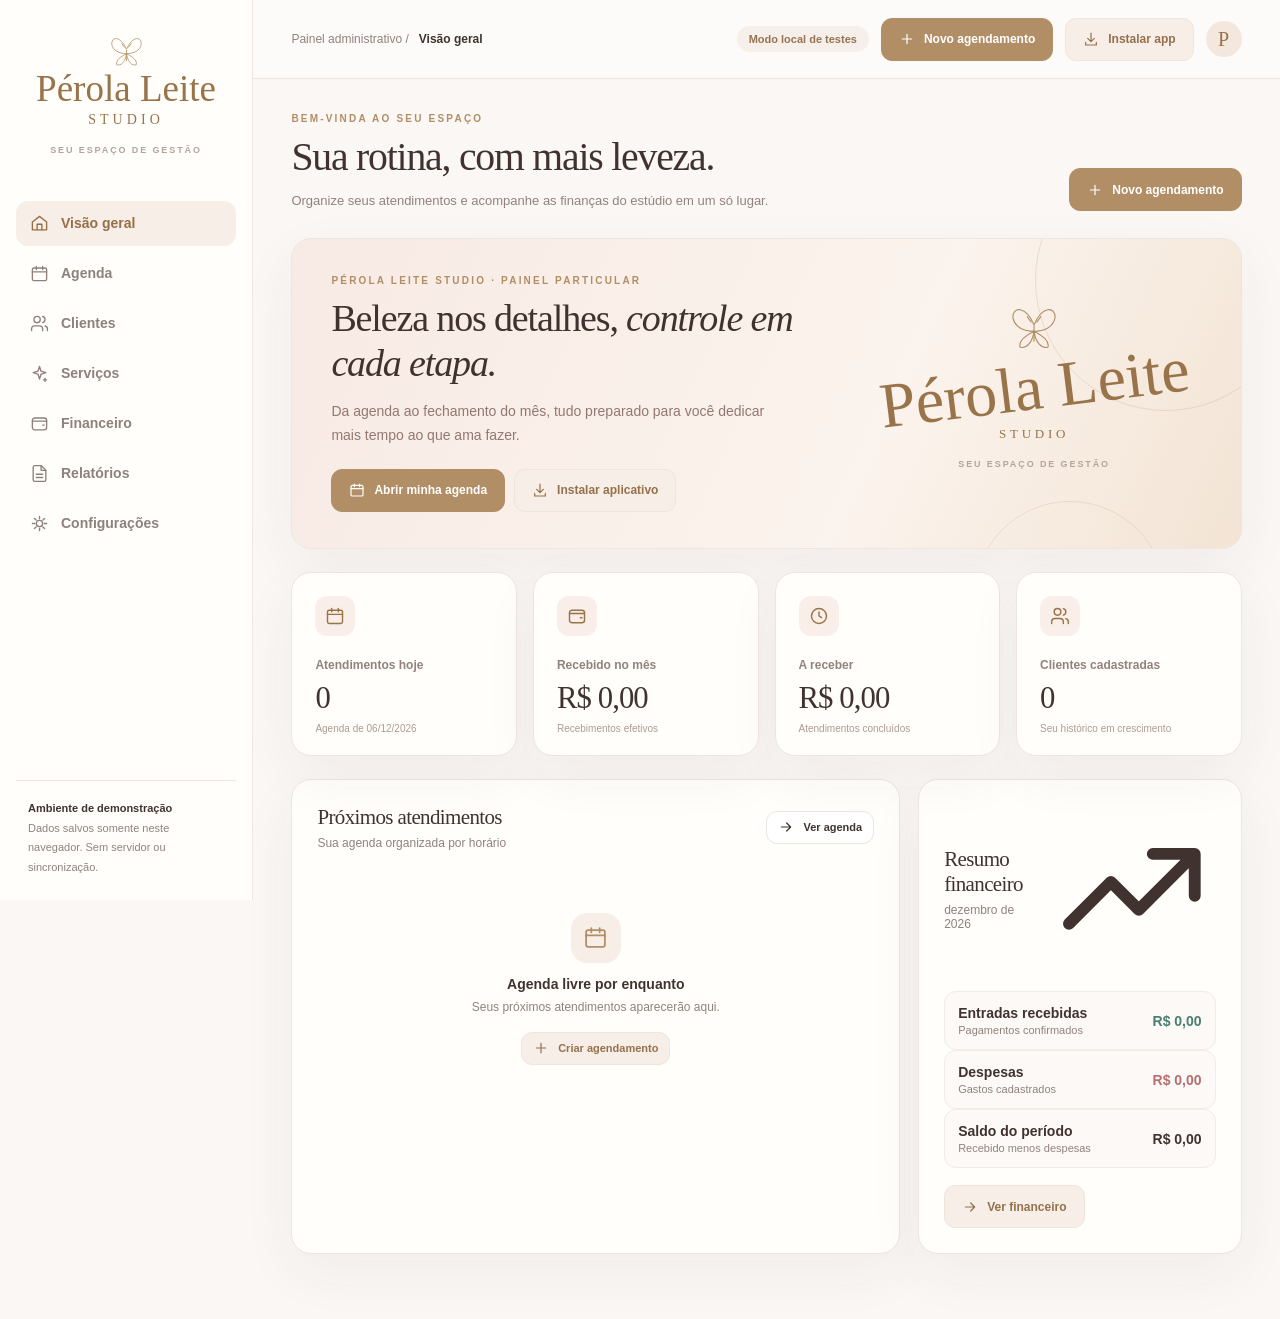
==== commit d07a4f00: "feat: carregar seletor de horário e PDF direto" ====
--- a/index.html
+++ b/index.html
@@ -6,6 +6,28 @@
   <meta name="theme-color" content="#faf7f4" />
   <meta name="description" content="Pérola Leite Studio: agenda e gestão financeira. Protótipo local para testes." />
   <title>Pérola Leite Studio | Gestão</title>
+  <link rel="icon" type="image/svg+xml" href="./assets/brand-icon.svg">
+  <link rel="icon" type="image/png" sizes="32x32" href="./assets/favicon-32.png">
+  <link rel="apple-touch-icon" sizes="180x180" href="./assets/apple-touch-icon.png">
+  <link rel="manifest" href="./site.webmanifest">
+  <meta name="apple-mobile-web-app-capable" content="yes">
+  <meta name="apple-mobile-web-app-status-bar-style" content="default">
+  <meta name="apple-mobile-web-app-title" content="Pérola Leite">
+  <meta property="og:type" content="website">
+  <meta property="og:locale" content="pt_BR">
+  <meta property="og:site_name" content="Pérola Leite Studio">
+  <meta property="og:title" content="Pérola Leite Studio | Gestão">
+  <meta property="og:description" content="Beleza nos detalhes. Organização na rotina. Agenda, clientes e gestão financeira em um só lugar.">
+  <meta property="og:url" content="https://eulernasc.github.io/Perola_Leite_Studio/">
+  <meta property="og:image" content="https://eulernasc.github.io/Perola_Leite_Studio/assets/social-preview.png">
+  <meta property="og:image:type" content="image/png">
+  <meta property="og:image:width" content="1200">
+  <meta property="og:image:height" content="630">
+  <meta property="og:image:alt" content="Pérola Leite Studio: identidade nude e dourado com borboleta e pérolas">
+  <meta name="twitter:card" content="summary_large_image">
+  <meta name="twitter:title" content="Pérola Leite Studio | Gestão">
+  <meta name="twitter:description" content="Agenda, clientes e gestão financeira, com elegância em cada detalhe.">
+  <meta name="twitter:image" content="https://eulernasc.github.io/Perola_Leite_Studio/assets/social-preview.png">
   <link rel="preconnect" href="https://fonts.googleapis.com" />
   <link rel="preconnect" href="https://fonts.gstatic.com" crossorigin />
   <link href="https://fonts.googleapis.com/css2?family=DM+Sans:wght@400;500;600;700&family=Manrope:wght@400;500;600;700;800&family=Playfair+Display:wght@400;500;600&family=Great+Vibes&display=swap" rel="stylesheet" />
@@ -15,10 +37,14 @@
   <div id="app"></div>
   <div id="modal-root"></div>
   <div id="calendar-root"></div>
+  <div id="time-root"></div>
   <div id="toast-root" aria-live="polite"></div>
   <script src="./data.js" defer></script>
   <script src="./calendar-ui.js" defer></script>
+  <script src="./time-ui.js" defer></script>
   <script src="./app.js" defer></script>
   <script src="./forms.js" defer></script>
+  <script src="./pdf.js" defer></script>
+  <script src="./pwa.js" defer></script>
 </body>
 </html>
--- a/styles.css
+++ b/styles.css
@@ -19,3 +19,139 @@
 .week-calendar .time-booking strong{font-size:10px;line-height:1.2}
 .week-calendar .time-booking .book-service{font-size:9px;line-height:1.2}
 @media(max-width:820px){.week-days{min-width:875px}.week-calendar .agenda-days,.week-calendar .week-columns{width:100%}.week-time-column{flex-basis:58px}.week-time-title{font-size:8px}.week-calendar .time-booking{padding:6px}}
+
+
+/* V3 · controles e calendário próprios do Pérola Leite Studio */
+.field input[type="checkbox"],.field input[type="radio"],.addon-row input[type="checkbox"],.toggle input[type="checkbox"]{
+  appearance:none;-webkit-appearance:none;flex:0 0 19px;width:19px!important;height:19px!important;min-height:19px!important;max-width:19px!important;
+  border:1.5px solid #cdb69e!important;border-radius:6px!important;background:#fff!important;padding:0!important;margin:0!important;
+  display:inline-grid;place-items:center;cursor:pointer;box-shadow:none!important;vertical-align:middle;transition:.15s;
+}
+.field input[type="checkbox"]:checked,.addon-row input[type="checkbox"]:checked,.toggle input[type="checkbox"]:checked{background:var(--gold)!important;border-color:var(--gold)!important}
+.field input[type="checkbox"]:checked::after,.addon-row input[type="checkbox"]:checked::after,.toggle input[type="checkbox"]:checked::after{content:"";width:9px;height:5px;border-left:2px solid #fff;border-bottom:2px solid #fff;transform:translateY(-1px) rotate(-45deg)}
+.field label.toggle,.toggle{display:flex!important;align-items:center;justify-content:flex-start;gap:11px;padding:13px 15px;border-radius:12px;background:#fdf8f4;border:1px solid var(--line);line-height:1.5;font-size:12px;font-weight:600;color:#755e51;cursor:pointer}
+.field .search{width:100%;min-width:0}
+.field .search input,.search input{padding:12px 14px 12px 42px!important;border-radius:12px!important;font-size:13px!important}
+.search svg{z-index:2;left:14px;top:50%;transform:translateY(-50%);pointer-events:none;color:#aa8d6f;width:17px;height:17px}
+.image-uploader{padding:19px!important;gap:16px!important;border-radius:16px!important;align-items:center!important;background:linear-gradient(135deg,#fffcf9,#f9efe8);border:1px dashed #d6bdaa!important}
+.image-uploader .thumb{width:102px!important;height:102px!important;border-radius:14px!important;background:#f2e5db!important;color:var(--gold2)}
+.image-uploader .thumb svg{width:43px;height:43px;stroke-width:1.35}
+.image-uploader .image-controls{flex:1;min-width:0;display:flex;flex-direction:column;align-items:flex-start;gap:8px}
+.image-uploader .image-controls strong{font-size:13px;color:#745d51;overflow:hidden;text-overflow:ellipsis;white-space:nowrap;max-width:100%}
+.image-uploader .image-controls p{margin:0!important;max-width:350px;line-height:1.6}
+.image-uploader input[type=file].file-hidden{display:none!important;visibility:hidden;width:0!important;height:0!important;min-height:0!important}
+.image-buttons{display:flex;align-items:center;gap:9px;flex-wrap:wrap}
+.image-buttons .btn{font-size:12px}
+.image-buttons [hidden]{display:none!important}
+.field-grid>.field.full>.field{width:100%}
+.month-control{min-width:245px;max-width:360px;width:100%}
+.calendar-field .calendar-trigger,.month-control .calendar-trigger{min-height:49px;width:100%;display:flex;align-items:center;justify-content:space-between;gap:14px;
+ padding:12px 15px;color:var(--ink);background:#fff;border:1px solid #e8ddd6;border-radius:12px;text-align:left;font-size:13px;font-weight:600;transition:.2s;box-shadow:none}
+.calendar-field .calendar-trigger:hover,.calendar-field .calendar-trigger:focus-visible{border-color:var(--gold);box-shadow:0 0 0 3px #b18e651c;outline:0}
+.calendar-field .calendar-trigger svg{height:19px;width:19px;color:var(--gold2);flex:none}
+.calendar-overlay{position:fixed;inset:0;z-index:150;pointer-events:none}
+.calendar-shade{position:absolute;inset:0;background:transparent;pointer-events:auto}
+.calendar-popover{position:absolute;top:50%;left:50%;transform:none;width:334px;max-width:calc(100vw - 24px);
+ background:#fffefa;border:1px solid #e9ddd4;border-radius:20px;box-shadow:0 22px 70px #55403530;
+ padding:20px;pointer-events:auto;animation:calendar-reveal .16s ease-out}
+@keyframes calendar-reveal{from{opacity:.6;transform:translateY(4px)}to{opacity:1;transform:translateY(0)}}
+.picker-top{display:flex;justify-content:space-between;align-items:flex-start;margin-bottom:19px;gap:12px}
+.picker-top strong{display:block;font-family:'Playfair Display',Georgia,serif;font-size:20px;font-weight:500;margin-top:4px}
+.picker-eyebrow{font-size:9px;color:var(--gold2);font-weight:800;letter-spacing:.16em}
+.picker-dismiss{height:30px;width:30px;display:grid;place-items:center;background:#f6eee7;border:0;border-radius:9px;color:#8c6e55}
+.picker-dismiss svg{height:16px;width:16px}
+.picker-nav{display:flex;align-items:center;justify-content:space-between;padding:7px 0 18px;border-bottom:1px solid var(--line);margin-bottom:13px;gap:10px}
+.picker-nav button{display:grid;place-items:center;background:#f8efe9;border:1px solid #efe4dd;color:var(--gold2);border-radius:10px;width:33px;height:33px}
+.picker-nav button:hover{background:#efdfd1}
+.picker-nav button svg{height:16px;width:16px}
+.picker-month-heading{font-family:'Playfair Display',Georgia,serif;font-size:17px;color:#574038;font-weight:500}
+.picker-month-grid{display:grid;grid-template-columns:repeat(3,minmax(0,1fr));gap:9px;padding:8px 0 18px}
+.picker-month,.picker-day{border:1px solid transparent;background:#fdf8f4;border-radius:11px;color:#755e51;height:49px;font-size:12px;font-weight:700;display:grid;place-items:center;transition:.12s}
+.picker-month:hover,.picker-day:hover{background:#f4e8de;border-color:#e8d5c2;color:var(--gold2)}
+.picker-month.is-selected,.picker-day.is-selected{background:var(--gold2);border-color:var(--gold2);color:#fff;box-shadow:0 5px 12px #b18e6533}
+.picker-month.is-current:not(.is-selected),.picker-day.is-current:not(.is-selected){border-color:#cba885;color:var(--gold2);background:#faf1e9}
+.picker-day-grid{display:grid;grid-template-columns:repeat(7,minmax(0,1fr));gap:5px;padding:3px 0 17px}
+.picker-week-label{text-align:center;font-size:9px;text-transform:uppercase;color:#a18d80;font-weight:800;padding:5px 0 9px}
+.picker-day,.picker-day-blank{height:36px;min-width:0;font-size:11px;border-radius:9px}
+.picker-day-blank{pointer-events:none}
+.picker-footer{display:flex;justify-content:space-between;gap:9px;border-top:1px solid var(--line);padding-top:14px}
+.picker-shortcut{background:transparent;border:0;color:var(--gold2);font-weight:800;font-size:12px;padding:7px 8px;border-radius:8px}
+.picker-shortcut:hover{background:#f7eee7}
+.pwa-install-btn{display:inline-flex}
+.pwa-install-btn svg{height:16px;width:16px}
+@media(max-width:820px){
+ .calendar-overlay .calendar-shade{background:#392b2566;backdrop-filter:blur(2px)}
+ .calendar-popover{position:absolute;top:auto!important;left:0!important;right:0;bottom:0;width:100%;max-width:100%;
+ border-radius:24px 24px 0 0;padding:23px 22px calc(23px + env(safe-area-inset-bottom));box-shadow:0 -16px 60px #392b2533;animation:calendar-mobile .18s ease-out}
+ @keyframes calendar-mobile{from{opacity:.6;transform:translateY(16px)}to{opacity:1;transform:translateY(0)}}
+ .month-control{max-width:100%;min-width:0}
+ .image-uploader{padding:13px!important;align-items:flex-start!important}
+ .image-uploader .thumb{width:80px!important;height:84px!important}
+ .image-uploader .image-controls p{font-size:10px}
+ .image-buttons{gap:5px}
+ .image-buttons .btn{min-height:37px;padding:9px}
+ .picker-month{height:48px}
+}
+@media(max-width:375px){.image-uploader .thumb{width:68px!important;height:78px!important}.image-uploader .image-controls strong{font-size:12px}.image-uploader .image-controls p{font-size:9px}}
+
+/* Explicações claras nos controles de preço e instalação */
+.toggle-copy{display:flex;flex-direction:column;gap:3px;align-items:flex-start;min-width:0}
+.toggle-copy strong{font-size:12px;font-weight:800;color:#6b5245}
+.toggle-copy small{font-size:10px;line-height:1.55;font-weight:500;color:#9d8577}
+@media(display-mode:standalone){[data-action="install-app"]{display:none!important}}
+
+
+/* Cadastro: endereço separado, legível e consistente no celular */
+.address-section-title{padding:8px 1px 0;margin-top:5px;display:flex;flex-direction:column;gap:6px}
+.address-section-title strong{font-family:'Playfair Display',Georgia,serif;font-size:19px;font-weight:500;color:#624a3d}
+.address-section-title small{font-size:11px;color:#99857b;line-height:1.55;max-width:470px}
+.field-grid .field.full .field{margin:0}
+.field-grid .field.full .field input{width:100%}
+.field-grid select[name="state"]{appearance:none;-webkit-appearance:none;background:#fff url("data:image/svg+xml,%3Csvg xmlns='http://www.w3.org/2000/svg' width='16' height='16' viewBox='0 0 24 24' fill='none' stroke='%23997349' stroke-width='2' stroke-linecap='round' stroke-linejoin='round'%3E%3Cpath d='m6 9 6 6 6-6'/%3E%3C/svg%3E") no-repeat right 13px center;padding-right:36px}
+
+/* Borboleta dourada visível em pé e deitado: cabeçalho mobile */
+@media(max-width:820px){
+ .mobile-top{min-height:73px;gap:12px;align-items:center}
+ .mobile-top .brand{
+  display:grid!important;
+  grid-template-columns:46px minmax(0,1fr);
+  grid-template-rows:auto auto;
+  justify-items:start;align-items:center;
+  gap:1px 9px;
+  flex:1 1 auto;
+  padding:0!important;
+  min-width:0;
+  text-align:left;
+ }
+ .mobile-top .brand .brand-mark{
+  display:block!important;
+  grid-column:1;
+  grid-row:1 / span 2;
+  width:44px;height:46px;
+  max-width:none;
+  stroke:var(--gold2);
+  justify-self:center;align-self:center;
+  visibility:visible!important;
+  opacity:1!important;
+ }
+ .mobile-top .brand .brand-script{
+  grid-column:2;grid-row:1;
+  font-size:clamp(22px,6vw,28px);
+  line-height:1.1;
+  overflow:visible;
+  white-space:nowrap;
+  max-width:100%;
+ }
+ .mobile-top .brand .brand-studio{
+  grid-column:2;grid-row:2;
+  font-size:10px;line-height:1.2;
+  letter-spacing:.25em;
+ }
+ .mobile-top .brand .brand-caption{display:none!important}
+ .mobile-top .avatar{flex:0 0 34px;height:34px;width:34px}
+}
+@media(max-width:365px){
+ .mobile-top .brand{grid-template-columns:35px minmax(0,1fr);gap:1px 6px}
+ .mobile-top .brand .brand-mark{width:35px;height:38px}
+ .mobile-top .brand .brand-script{font-size:21px}
+}
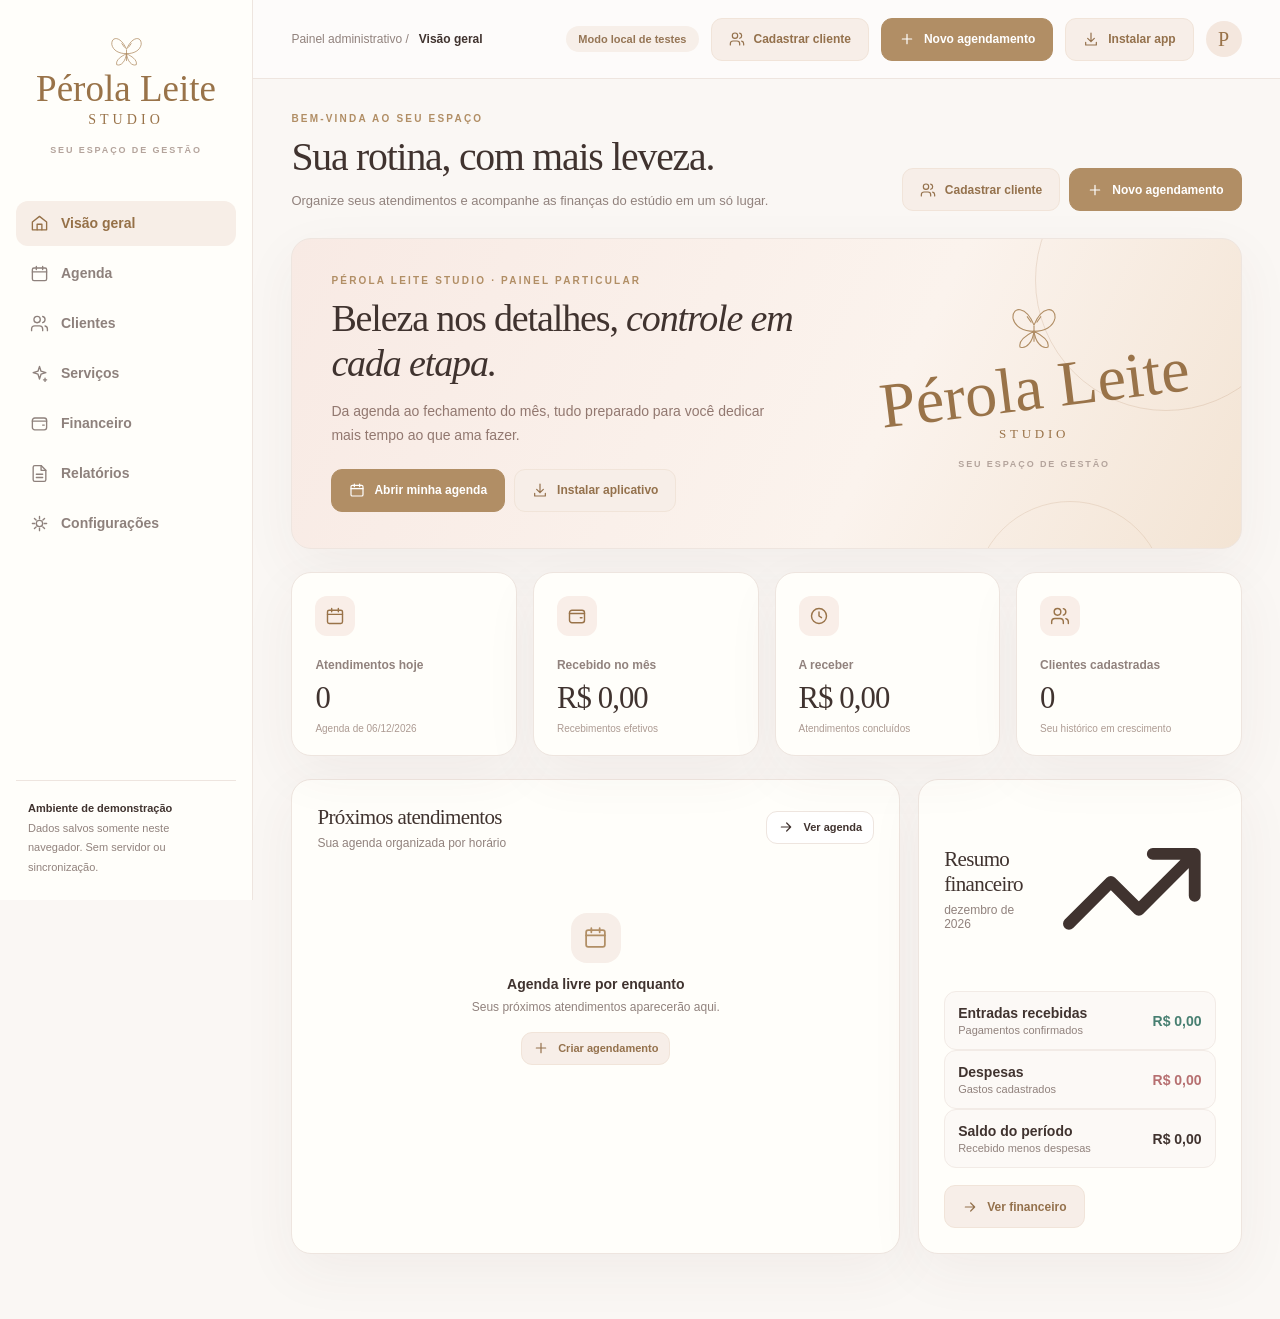
==== commit 6c7c1424: "fix: impedir carregamento duplicado dos componentes de horário e PDF" ====
--- a/styles.css
+++ b/styles.css
@@ -155,3 +155,48 @@
  .mobile-top .brand .brand-mark{width:35px;height:38px}
  .mobile-top .brand .brand-script{font-size:21px}
 }
+
+
+/* UX: modal sempre bloqueia fundo e usa apenas uma área de rolagem */
+body.modal-open{overflow:hidden!important;overscroll-behavior:none}
+.modal-wrap{overscroll-behavior:contain}
+.modal{overscroll-behavior:contain;scrollbar-width:thin;scrollbar-color:#d8c4b2 transparent}
+.modal .addons-picker{max-height:none;overflow:visible}
+.finance-actions{display:flex;align-items:center;justify-content:flex-end;gap:7px;flex-wrap:wrap;min-width:151px}
+.finance-actions .btn{min-height:35px}
+@media(max-width:820px){.finance-actions{justify-content:flex-start;min-width:140px}}
+
+/* Seletor de horário do estúdio - campo inteiro clicável */
+.time-field .time-trigger{width:100%;min-height:50px;border:1px solid #e8ddd6;border-radius:12px;padding:12px 15px;
+ background:white;color:var(--ink);font-size:15px;font-weight:700;text-align:left;display:flex;align-items:center;justify-content:space-between;gap:14px;
+ transition:.15s;cursor:pointer}
+.time-field .time-trigger:hover,.time-field .time-trigger:focus-visible{outline:0;border-color:var(--gold);box-shadow:0 0 0 3px #b18e6520}
+.time-field .time-trigger svg{width:19px;height:19px;color:var(--gold2);flex:none}
+.time-overlay{position:fixed;inset:0;z-index:180;pointer-events:none}
+.time-shade{position:absolute;inset:0;pointer-events:auto;background:transparent}
+.time-popover{position:absolute;top:50%;left:50%;width:365px;max-width:calc(100vw - 24px);background:#fffefa;
+ border:1px solid #e8d9cf;border-radius:20px;padding:19px;box-shadow:0 24px 70px #4a332b36;pointer-events:auto}
+.time-popover-head{display:flex;align-items:flex-start;justify-content:space-between;gap:12px;margin-bottom:15px}
+.time-popover-head h3{font-family:'Playfair Display',Georgia,serif;font-size:22px;font-weight:500;margin:4px 0}
+.time-popover-head small{line-height:1.5;font-size:10px;display:block}
+.time-current{display:flex;justify-content:space-between;align-items:center;gap:8px;background:#f8efe9;padding:10px 12px;border-radius:13px;margin-bottom:15px}
+.time-current label{color:var(--gold2);font-size:10px;font-weight:800;line-height:1.4}
+.time-current input{width:91px;padding:9px 10px!important;text-align:center;letter-spacing:.04em;border:1px solid #dcc7b4;border-radius:10px;
+ background:#fff!important;min-height:39px!important;font-weight:800;font-size:17px!important}
+.time-current>span{color:#ac9685;font-size:10px;font-weight:700}
+.time-columns{display:grid;grid-template-columns:1fr 1fr;gap:12px}
+.time-col-title{font-size:10px;letter-spacing:.08em;color:var(--gold2);text-transform:uppercase;font-weight:800;margin-bottom:7px}
+.time-options{display:grid;grid-template-columns:repeat(2,minmax(0,1fr));gap:5px;max-height:202px;overflow-y:auto;scrollbar-width:thin;padding:2px 3px 3px 0;overscroll-behavior:contain}
+.time-option{height:38px;min-width:0;border:1px solid #eee1d7;border-radius:10px;background:#fcf8f5;color:#6e5a4e;
+ font-weight:700;font-size:12px;cursor:pointer}
+.time-option:hover{background:#f5e6dc;border-color:#d9baa0}
+.time-option.selected{background:var(--gold2);border-color:var(--gold2);color:white}
+.time-popover-footer{display:flex;justify-content:flex-end;gap:8px;margin-top:15px;padding-top:13px;border-top:1px solid var(--line)}
+.time-popover-footer .btn{flex:1}
+@media(max-width:820px){
+ .time-shade{background:#362a255c;backdrop-filter:blur(2px)}
+ .time-popover{top:auto!important;left:0!important;bottom:0;right:0;max-width:100%;width:100%;
+  border-radius:24px 24px 0 0;padding:23px 19px calc(21px + env(safe-area-inset-bottom))}
+ .time-options{max-height:30dvh;min-height:150px}
+ .time-option{height:43px}
+}
